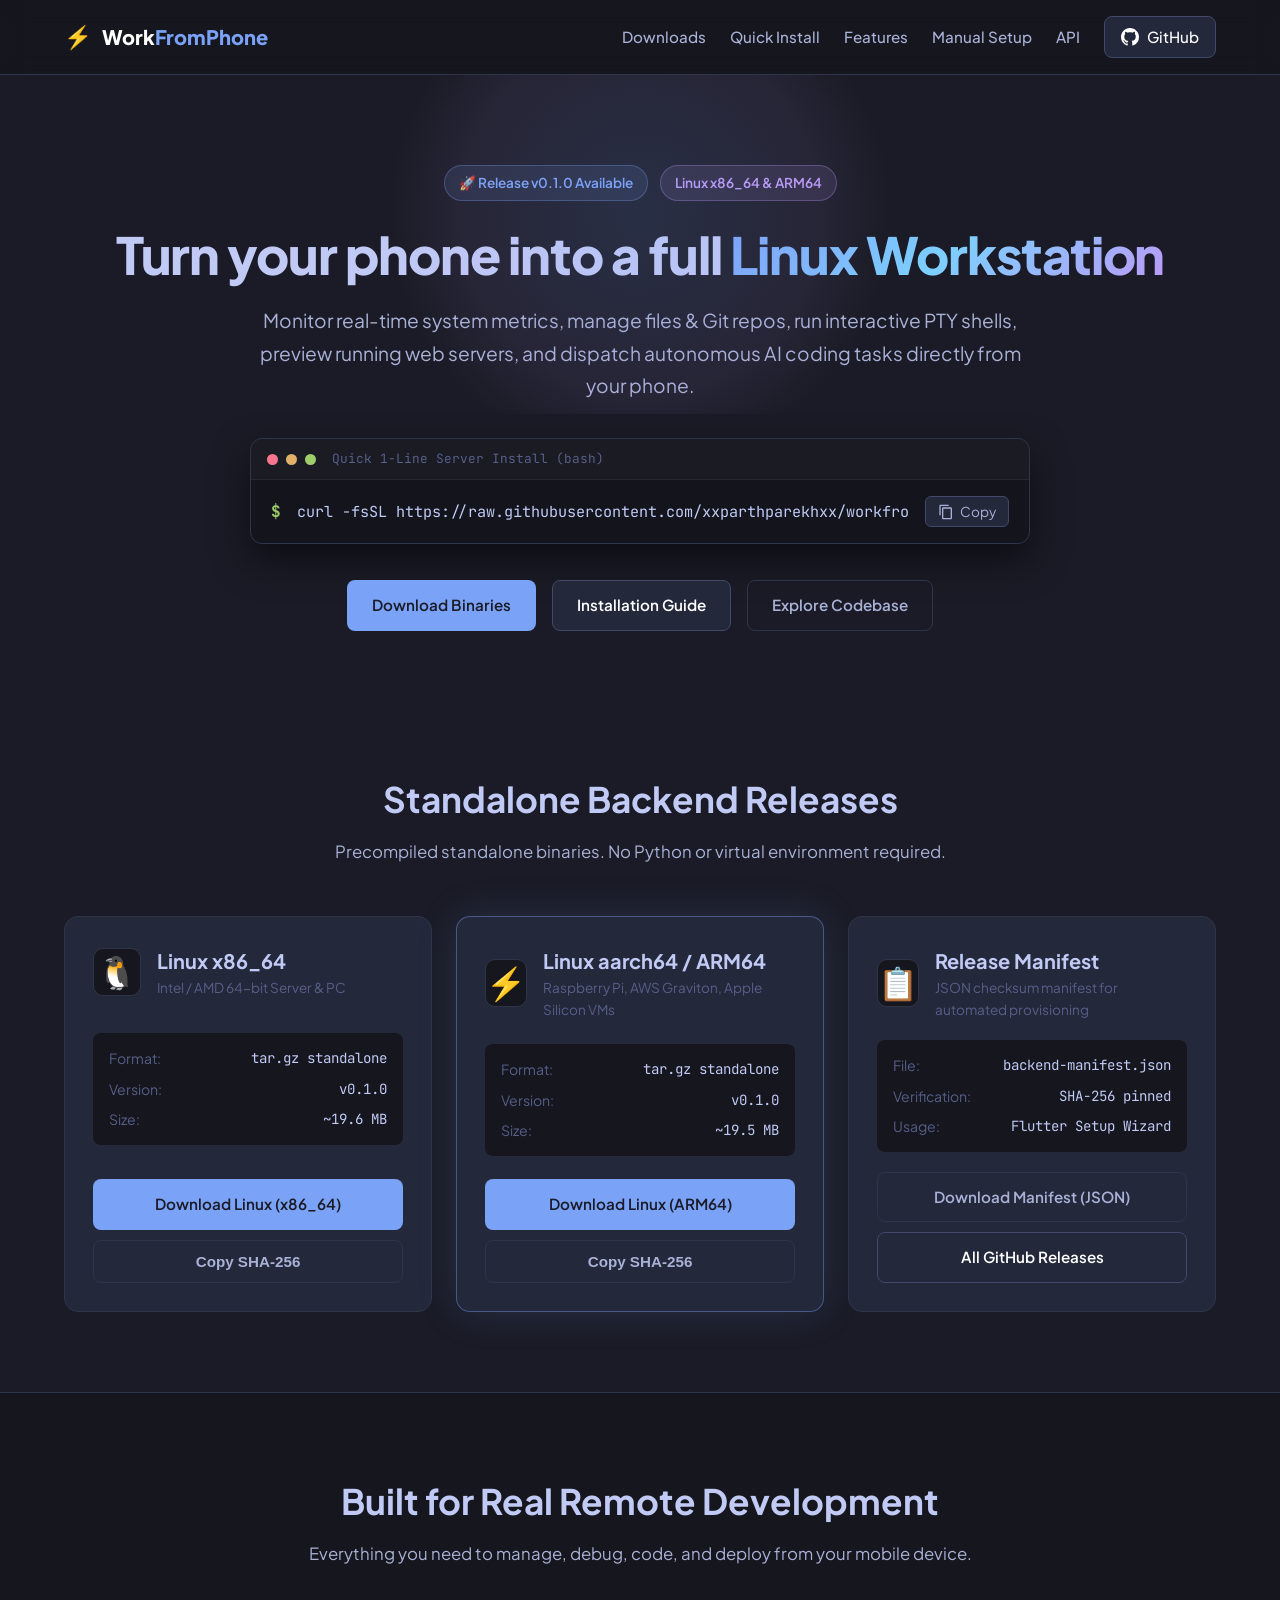
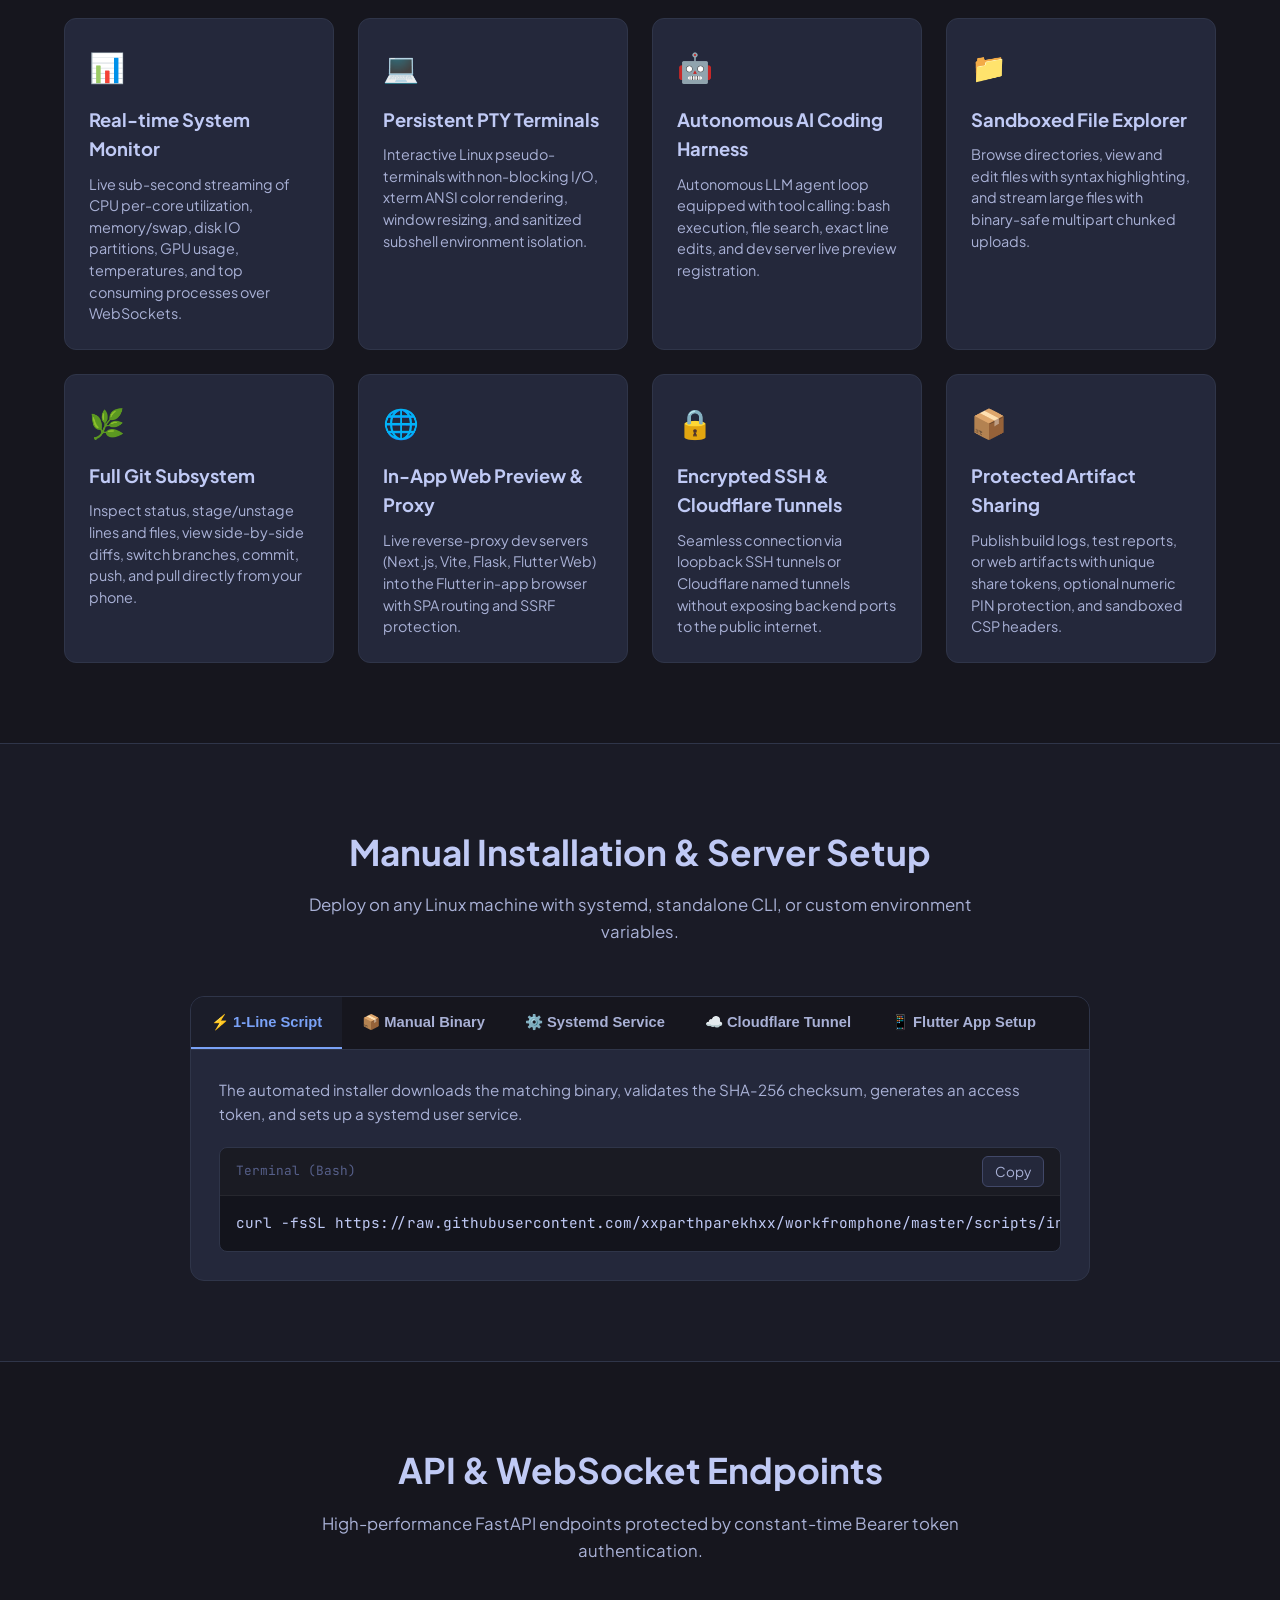
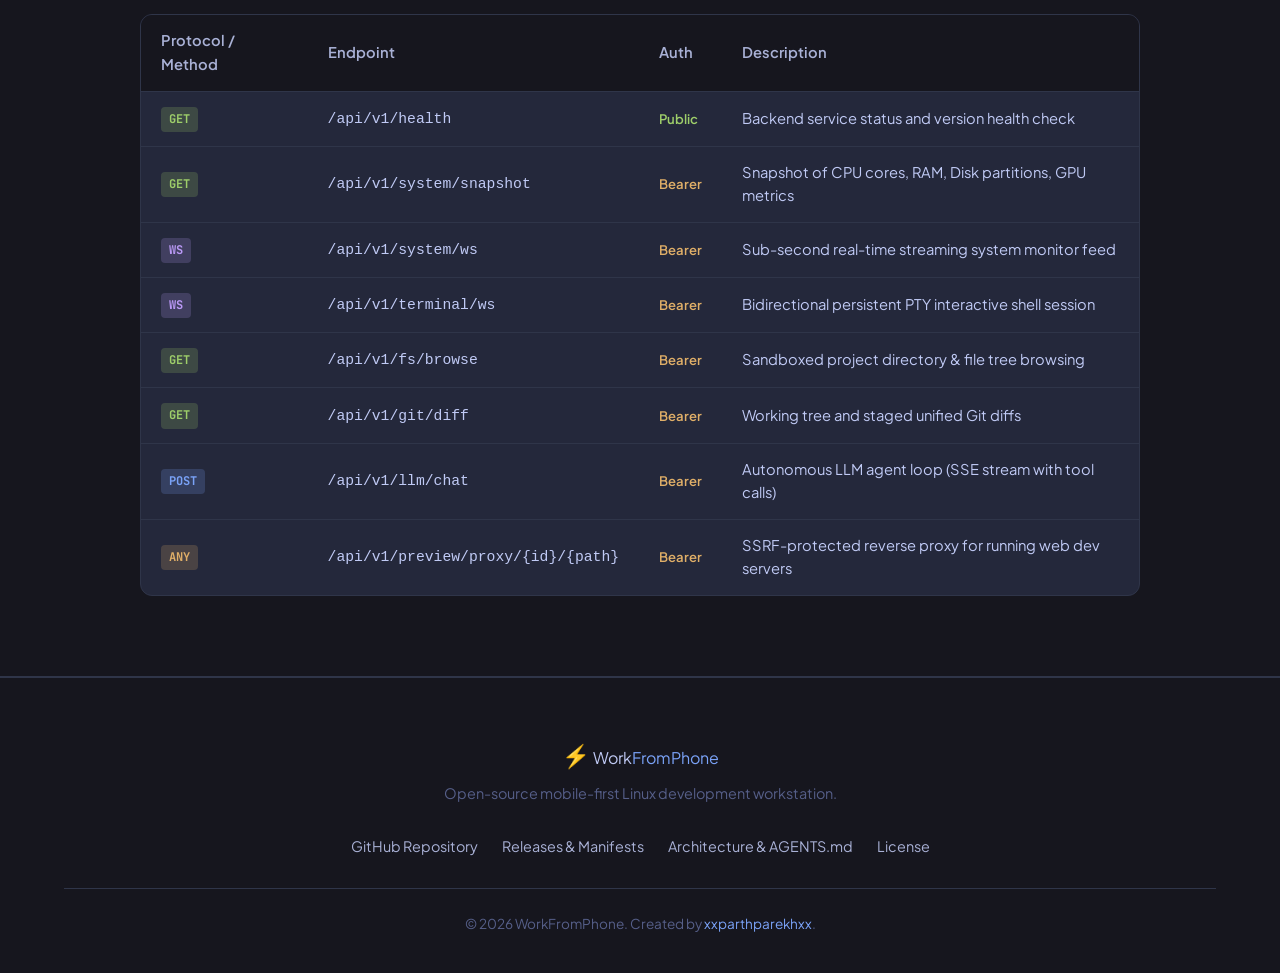
==== website/index.html @ 46c0bc90 "feat: add landing page, quick install script, and GitHub Pages deployment" ====
<!DOCTYPE html>
<html lang="en">
<head>
  <meta charset="UTF-8">
  <meta name="viewport" content="width=device-width, initial-scale=1.0">
  <title>WorkFromPhone — Turn your phone into a Linux developer workstation</title>
  <meta name="description" content="WorkFromPhone: Flutter mobile client & FastAPI Linux backend service. Real-time system monitoring, persistent PTY terminals, sandboxed files, Git manager, and autonomous AI coding harness.">
  <link rel="preconnect" href="https://fonts.googleapis.com">
  <link rel="preconnect" href="https://fonts.gstatic.com" crossorigin>
  <link href="https://fonts.googleapis.com/css2?family=JetBrains+Mono:wght@400;500;600;700&family=Plus+Jakarta+Sans:wght@400;500;600;700;800&display=swap" rel="stylesheet">
  <link rel="stylesheet" href="styles.css">
</head>
<body>
  <!-- Navigation Header -->
  <header class="navbar">
    <div class="nav-container">
      <a href="#" class="logo">
        <span class="logo-icon">⚡</span>
        <span class="logo-text">Work<span class="highlight">FromPhone</span></span>
      </a>
      <nav class="nav-links">
        <a href="#downloads">Downloads</a>
        <a href="#quick-install">Quick Install</a>
        <a href="#features">Features</a>
        <a href="#manual-setup">Manual Setup</a>
        <a href="#api">API</a>
        <a href="https://github.com/xxparthparekhxx/workfromphone" target="_blank" rel="noopener" class="github-btn">
          <svg class="github-icon" viewBox="0 0 24 24" width="18" height="18" fill="currentColor">
            <path d="M12 0C5.37 0 0 5.37 0 12c0 5.31 3.435 9.795 8.205 11.385.6.105.825-.255.825-.57 0-.285-.015-1.23-.015-2.235-3.015.555-3.795-.735-4.035-1.41-.135-.345-.72-1.41-1.23-1.695-.42-.225-1.02-.78-.015-.795.945-.015 1.62.87 1.845 1.23 1.08 1.815 2.805 1.305 3.495.99.105-.78.42-1.305.765-1.605-2.67-.3-5.46-1.335-5.46-5.925 0-1.305.465-2.385 1.23-3.225-.12-.3-.54-1.53.12-3.18 0 0 1.005-.315 3.3 1.23.96-.27 1.98-.405 3-.405s2.04.135 3 .405c2.295-1.56 3.3-1.23 3.3-1.23.66 1.65.24 2.88.12 3.18.765.84 1.23 1.905 1.23 3.225 0 4.605-2.805 5.625-5.475 5.925.435.375.81 1.095.81 2.22 0 1.605-.015 2.895-.015 3.3 0 .315.225.69.825.57A12.02 12.02 0 0024 12c0-6.63-5.37-12-12-12z"/>
          </svg>
          <span>GitHub</span>
        </a>
      </nav>
    </div>
  </header>

  <!-- Hero Section -->
  <section class="hero">
    <div class="hero-glow"></div>
    <div class="container hero-content">
      <div class="badge-row">
        <span class="pill-badge" id="release-badge">🚀 Release v0.1.0 Available</span>
        <span class="pill-badge pill-purple">Linux x86_64 & ARM64</span>
      </div>
      <h1 class="hero-title">
        Turn your phone into a full <span class="gradient-text">Linux Workstation</span>
      </h1>
      <p class="hero-subtitle">
        Monitor real-time system metrics, manage files & Git repos, run interactive PTY shells, preview running web servers, and dispatch autonomous AI coding tasks directly from your phone.
      </p>

      <!-- Quick 1-Liner Box -->
      <div class="terminal-install-box">
        <div class="terminal-header">
          <span class="dot red"></span>
          <span class="dot yellow"></span>
          <span class="dot green"></span>
          <span class="terminal-title">Quick 1-Line Server Install (bash)</span>
        </div>
        <div class="terminal-body">
          <span class="prompt">$</span>
          <code id="one-liner-code">curl -fsSL https://raw.githubusercontent.com/xxparthparekhxx/workfromphone/master/scripts/install.sh | bash</code>
          <button class="copy-btn" onclick="copySnippet('one-liner-code', this)" title="Copy to clipboard">
            <svg viewBox="0 0 24 24" width="16" height="16" fill="currentColor">
              <path d="M16 1H4C2.9 1 2 1.9 2 3v14h2V3h12V1zm3 4H8C6.9 5 6 5.9 6 7v14c0 1.1.9 2 2 2h11c1.1 0 2-.9 2-2V7c0-1.1-.9-2-2-2zm0 16H8V7h11v14z"/>
            </svg>
            <span>Copy</span>
          </button>
        </div>
      </div>

      <div class="hero-actions">
        <a href="#downloads" class="btn btn-primary">Download Binaries</a>
        <a href="#manual-setup" class="btn btn-secondary">Installation Guide</a>
        <a href="https://github.com/xxparthparekhxx/workfromphone" target="_blank" rel="noopener" class="btn btn-outline">Explore Codebase</a>
      </div>
    </div>
  </section>

  <!-- Direct Downloads Section -->
  <section id="downloads" class="section">
    <div class="container">
      <div class="section-header">
        <h2 class="section-title">Standalone Backend Releases</h2>
        <p class="section-subtitle">Precompiled standalone binaries. No Python or virtual environment required.</p>
      </div>

      <div class="download-grid">
        <!-- Linux x86_64 -->
        <div class="download-card">
          <div class="card-header">
            <div class="os-icon">🐧</div>
            <div>
              <h3 class="card-title">Linux x86_64</h3>
              <p class="card-desc">Intel / AMD 64-bit Server & PC</p>
            </div>
          </div>
          <div class="card-details">
            <div class="detail-row">
              <span class="label">Format:</span>
              <span class="value">tar.gz standalone</span>
            </div>
            <div class="detail-row">
              <span class="label">Version:</span>
              <span class="value release-version">v0.1.0</span>
            </div>
            <div class="detail-row">
              <span class="label">Size:</span>
              <span class="value" id="size-x86_64">~19.6 MB</span>
            </div>
          </div>
          <div class="card-actions">
            <a id="btn-download-x86_64" href="https://github.com/xxparthparekhxx/workfromphone/releases/download/backend-v0.1.0/workfromphone-backend-linux-x86_64.tar.gz" class="btn btn-primary download-btn">
              Download Linux (x86_64)
            </a>
            <button class="btn btn-outline copy-sha-btn" onclick="copyText('3f1261c0b6b42f3ba03a954c744ad7dedf399833814f55bc6010d533e90d3dae', this)">
              Copy SHA-256
            </button>
          </div>
        </div>

        <!-- Linux aarch64 -->
        <div class="download-card highlight-card">
          <div class="card-header">
            <div class="os-icon">⚡</div>
            <div>
              <h3 class="card-title">Linux aarch64 / ARM64</h3>
              <p class="card-desc">Raspberry Pi, AWS Graviton, Apple Silicon VMs</p>
            </div>
          </div>
          <div class="card-details">
            <div class="detail-row">
              <span class="label">Format:</span>
              <span class="value">tar.gz standalone</span>
            </div>
            <div class="detail-row">
              <span class="label">Version:</span>
              <span class="value release-version">v0.1.0</span>
            </div>
            <div class="detail-row">
              <span class="label">Size:</span>
              <span class="value" id="size-aarch64">~19.5 MB</span>
            </div>
          </div>
          <div class="card-actions">
            <a id="btn-download-aarch64" href="https://github.com/xxparthparekhxx/workfromphone/releases/download/backend-v0.1.0/workfromphone-backend-linux-aarch64.tar.gz" class="btn btn-primary download-btn">
              Download Linux (ARM64)
            </a>
            <button class="btn btn-outline copy-sha-btn" onclick="copyText('88cd6fe4e02210a7893b37e1ac9e87c2cbac1346a394f8b691b7c66c13ead481', this)">
              Copy SHA-256
            </button>
          </div>
        </div>

        <!-- Manifest & Metadata -->
        <div class="download-card">
          <div class="card-header">
            <div class="os-icon">📋</div>
            <div>
              <h3 class="card-title">Release Manifest</h3>
              <p class="card-desc">JSON checksum manifest for automated provisioning</p>
            </div>
          </div>
          <div class="card-details">
            <div class="detail-row">
              <span class="label">File:</span>
              <span class="value">backend-manifest.json</span>
            </div>
            <div class="detail-row">
              <span class="label">Verification:</span>
              <span class="value">SHA-256 pinned</span>
            </div>
            <div class="detail-row">
              <span class="label">Usage:</span>
              <span class="value">Flutter Setup Wizard</span>
            </div>
          </div>
          <div class="card-actions">
            <a id="btn-download-manifest" href="https://github.com/xxparthparekhxx/workfromphone/releases/download/backend-v0.1.0/backend-manifest.json" class="btn btn-outline download-btn">
              Download Manifest (JSON)
            </a>
            <a href="https://github.com/xxparthparekhxx/workfromphone/releases" target="_blank" rel="noopener" class="btn btn-secondary">
              All GitHub Releases
            </a>
          </div>
        </div>
      </div>
    </div>
  </section>

  <!-- Features Grid -->
  <section id="features" class="section section-alt">
    <div class="container">
      <div class="section-header">
        <h2 class="section-title">Built for Real Remote Development</h2>
        <p class="section-subtitle">Everything you need to manage, debug, code, and deploy from your mobile device.</p>
      </div>

      <div class="features-grid">
        <div class="feature-card">
          <div class="feature-icon">📊</div>
          <h3>Real-time System Monitor</h3>
          <p>Live sub-second streaming of CPU per-core utilization, memory/swap, disk IO partitions, GPU usage, temperatures, and top consuming processes over WebSockets.</p>
        </div>

        <div class="feature-card">
          <div class="feature-icon">💻</div>
          <h3>Persistent PTY Terminals</h3>
          <p>Interactive Linux pseudo-terminals with non-blocking I/O, xterm ANSI color rendering, window resizing, and sanitized subshell environment isolation.</p>
        </div>

        <div class="feature-card">
          <div class="feature-icon">🤖</div>
          <h3>Autonomous AI Coding Harness</h3>
          <p>Autonomous LLM agent loop equipped with tool calling: bash execution, file search, exact line edits, and dev server live preview registration.</p>
        </div>

        <div class="feature-card">
          <div class="feature-icon">📁</div>
          <h3>Sandboxed File Explorer</h3>
          <p>Browse directories, view and edit files with syntax highlighting, and stream large files with binary-safe multipart chunked uploads.</p>
        </div>

        <div class="feature-card">
          <div class="feature-icon">🌿</div>
          <h3>Full Git Subsystem</h3>
          <p>Inspect status, stage/unstage lines and files, view side-by-side diffs, switch branches, commit, push, and pull directly from your phone.</p>
        </div>

        <div class="feature-card">
          <div class="feature-icon">🌐</div>
          <h3>In-App Web Preview & Proxy</h3>
          <p>Live reverse-proxy dev servers (Next.js, Vite, Flask, Flutter Web) into the Flutter in-app browser with SPA routing and SSRF protection.</p>
        </div>

        <div class="feature-card">
          <div class="feature-icon">🔒</div>
          <h3>Encrypted SSH & Cloudflare Tunnels</h3>
          <p>Seamless connection via loopback SSH tunnels or Cloudflare named tunnels without exposing backend ports to the public internet.</p>
        </div>

        <div class="feature-card">
          <div class="feature-icon">📦</div>
          <h3>Protected Artifact Sharing</h3>
          <p>Publish build logs, test reports, or web artifacts with unique share tokens, optional numeric PIN protection, and sandboxed CSP headers.</p>
        </div>
      </div>
    </div>
  </section>

  <!-- Manual Setup & Tabs Section -->
  <section id="manual-setup" class="section">
    <div class="container">
      <div class="section-header">
        <h2 class="section-title">Manual Installation & Server Setup</h2>
        <p class="section-subtitle">Deploy on any Linux machine with systemd, standalone CLI, or custom environment variables.</p>
      </div>

      <div class="tabs-container">
        <div class="tabs-header">
          <button class="tab-btn active" onclick="switchTab(event, 'tab-quick')">⚡ 1-Line Script</button>
          <button class="tab-btn" onclick="switchTab(event, 'tab-manual')">📦 Manual Binary</button>
          <button class="tab-btn" onclick="switchTab(event, 'tab-systemd')">⚙️ Systemd Service</button>
          <button class="tab-btn" onclick="switchTab(event, 'tab-cloudflare')">☁️ Cloudflare Tunnel</button>
          <button class="tab-btn" onclick="switchTab(event, 'tab-flutter')">📱 Flutter App Setup</button>
        </div>

        <div class="tab-content active" id="tab-quick">
          <p class="tab-description">The automated installer downloads the matching binary, validates the SHA-256 checksum, generates an access token, and sets up a systemd user service.</p>
          <div class="code-block">
            <div class="code-header">
              <span>Terminal (Bash)</span>
              <button class="copy-btn" onclick="copySnippet('snippet-quick', this)">Copy</button>
            </div>
            <pre><code id="snippet-quick">curl -fsSL https://raw.githubusercontent.com/xxparthparekhxx/workfromphone/master/scripts/install.sh | bash</code></pre>
          </div>
        </div>

        <div class="tab-content" id="tab-manual">
          <p class="tab-description">Download and extract the standalone binary manually to run it directly from your terminal.</p>
          <div class="code-block">
            <div class="code-header">
              <span>Terminal (x86_64)</span>
              <button class="copy-btn" onclick="copySnippet('snippet-manual', this)">Copy</button>
            </div>
            <pre><code id="snippet-manual"># 1. Create install directory
mkdir -p ~/.local/share/workfromphone/current

# 2. Download and unpack latest x86_64 binary
curl -fsSL https://github.com/xxparthparekhxx/workfromphone/releases/download/backend-v0.1.0/workfromphone-backend-linux-x86_64.tar.gz | tar -xz -C ~/.local/share/workfromphone/current

# 3. Make executable
chmod 700 ~/.local/share/workfromphone/current/workfromphone-backend

# 4. Run with an Access Token
ACCESS_TOKEN="your-secure-random-token" PORT=8000 ~/.local/share/workfromphone/current/workfromphone-backend</code></pre>
          </div>
        </div>

        <div class="tab-content" id="tab-systemd">
          <p class="tab-description">Configure a user-level systemd service so the backend starts automatically on boot.</p>
          <div class="code-block">
            <div class="code-header">
              <span>Create Systemd Service (~/.config/systemd/user/workfromphone-backend.service)</span>
              <button class="copy-btn" onclick="copySnippet('snippet-systemd', this)">Copy</button>
            </div>
            <pre><code id="snippet-systemd"># 1. Create environment file
mkdir -p ~/.config/workfromphone
cat &lt;&lt;'EOF' &gt; ~/.config/workfromphone/backend.env
HOST=127.0.0.1
PORT=8000
ACCESS_TOKEN=your-strong-random-token
DEBUG=false
EOF
chmod 600 ~/.config/workfromphone/backend.env

# 2. Create systemd user service unit
mkdir -p ~/.config/systemd/user
cat &lt;&lt;'EOF' &gt; ~/.config/systemd/user/workfromphone-backend.service
[Unit]
Description=WorkFromPhone Backend Service
After=network-online.target

[Service]
Type=simple
EnvironmentFile=%h/.config/workfromphone/backend.env
ExecStart=%h/.local/share/workfromphone/current/workfromphone-backend
Restart=on-failure
RestartSec=2

[Install]
WantedBy=default.target
EOF

# 3. Reload and start
systemctl --user daemon-reload
systemctl --user enable --now workfromphone-backend.service

# 4. Check status
systemctl --user status workfromphone-backend.service</code></pre>
          </div>
        </div>

        <div class="tab-content" id="tab-cloudflare">
          <p class="tab-description">Route traffic through a Cloudflare Tunnel for secure remote access without opening router firewall ports.</p>
          <div class="code-block">
            <div class="code-header">
              <span>Cloudflare Tunnel Setup</span>
              <button class="copy-btn" onclick="copySnippet('snippet-cf', this)">Copy</button>
            </div>
            <pre><code id="snippet-cf"># 1. Download cloudflared binary
mkdir -p ~/.local/bin ~/.config/workfromphone
curl -fsSL https://github.com/cloudflare/cloudflared/releases/latest/download/cloudflared-linux-amd64 -o ~/.local/bin/cloudflared
chmod 700 ~/.local/bin/cloudflared

# 2. Save your tunnel token
cat &lt;&lt;'EOF' &gt; ~/.config/workfromphone/cloudflared.env
CLOUDFLARE_TUNNEL_TOKEN=eyJh...your-tunnel-token...
EOF
chmod 600 ~/.config/workfromphone/cloudflared.env

# 3. Create systemd unit
cat &lt;&lt;'EOF' &gt; ~/.config/systemd/user/workfromphone-tunnel.service
[Unit]
Description=WorkFromPhone Cloudflare Tunnel
After=network-online.target workfromphone-backend.service

[Service]
Type=simple
EnvironmentFile=%h/.config/workfromphone/cloudflared.env
ExecStart=%h/.local/bin/cloudflared tunnel --no-autoupdate run --token ${CLOUDFLARE_TUNNEL_TOKEN}
Restart=on-failure
RestartSec=3

[Install]
WantedBy=default.target
EOF

# 4. Enable and start tunnel
systemctl --user daemon-reload
systemctl --user enable --now workfromphone-tunnel.service</code></pre>
          </div>
        </div>

        <div class="tab-content" id="tab-flutter">
          <p class="tab-description">Build and run the Flutter mobile app pointing to your release repository.</p>
          <div class="code-block">
            <div class="code-header">
              <span>Flutter Build Command</span>
              <button class="copy-btn" onclick="copySnippet('snippet-flutter', this)">Copy</button>
            </div>
            <pre><code id="snippet-flutter"># Build Android APK configured with your release repo
flutter build apk --dart-define=WFP_BACKEND_RELEASE_REPO=xxparthparekhxx/workfromphone

# Or run directly on connected device
flutter run -d &lt;device-id&gt; --dart-define=WFP_BACKEND_RELEASE_REPO=xxparthparekhxx/workfromphone</code></pre>
          </div>
        </div>
      </div>
    </div>
  </section>

  <!-- API Reference Matrix -->
  <section id="api" class="section section-alt">
    <div class="container">
      <div class="section-header">
        <h2 class="section-title">API & WebSocket Endpoints</h2>
        <p class="section-subtitle">High-performance FastAPI endpoints protected by constant-time Bearer token authentication.</p>
      </div>

      <div class="api-table-wrapper">
        <table class="api-table">
          <thead>
            <tr>
              <th>Protocol / Method</th>
              <th>Endpoint</th>
              <th>Auth</th>
              <th>Description</th>
            </tr>
          </thead>
          <tbody>
            <tr>
              <td><span class="badge badge-get">GET</span></td>
              <td><code>/api/v1/health</code></td>
              <td><span class="tag-public">Public</span></td>
              <td>Backend service status and version health check</td>
            </tr>
            <tr>
              <td><span class="badge badge-get">GET</span></td>
              <td><code>/api/v1/system/snapshot</code></td>
              <td><span class="tag-auth">Bearer</span></td>
              <td>Snapshot of CPU cores, RAM, Disk partitions, GPU metrics</td>
            </tr>
            <tr>
              <td><span class="badge badge-ws">WS</span></td>
              <td><code>/api/v1/system/ws</code></td>
              <td><span class="tag-auth">Bearer</span></td>
              <td>Sub-second real-time streaming system monitor feed</td>
            </tr>
            <tr>
              <td><span class="badge badge-ws">WS</span></td>
              <td><code>/api/v1/terminal/ws</code></td>
              <td><span class="tag-auth">Bearer</span></td>
              <td>Bidirectional persistent PTY interactive shell session</td>
            </tr>
            <tr>
              <td><span class="badge badge-get">GET</span></td>
              <td><code>/api/v1/fs/browse</code></td>
              <td><span class="tag-auth">Bearer</span></td>
              <td>Sandboxed project directory & file tree browsing</td>
            </tr>
            <tr>
              <td><span class="badge badge-get">GET</span></td>
              <td><code>/api/v1/git/diff</code></td>
              <td><span class="tag-auth">Bearer</span></td>
              <td>Working tree and staged unified Git diffs</td>
            </tr>
            <tr>
              <td><span class="badge badge-post">POST</span></td>
              <td><code>/api/v1/llm/chat</code></td>
              <td><span class="tag-auth">Bearer</span></td>
              <td>Autonomous LLM agent loop (SSE stream with tool calls)</td>
            </tr>
            <tr>
              <td><span class="badge badge-any">ANY</span></td>
              <td><code>/api/v1/preview/proxy/{id}/{path}</code></td>
              <td><span class="tag-auth">Bearer</span></td>
              <td>SSRF-protected reverse proxy for running web dev servers</td>
            </tr>
          </tbody>
        </table>
      </div>
    </div>
  </section>

  <!-- Footer -->
  <footer class="footer">
    <div class="container footer-content">
      <div class="footer-brand">
        <span class="logo-icon">⚡</span>
        <span class="logo-text">Work<span class="highlight">FromPhone</span></span>
        <p class="footer-tagline">Open-source mobile-first Linux development workstation.</p>
      </div>
      <div class="footer-links">
        <a href="https://github.com/xxparthparekhxx/workfromphone" target="_blank" rel="noopener">GitHub Repository</a>
        <a href="https://github.com/xxparthparekhxx/workfromphone/releases" target="_blank" rel="noopener">Releases & Manifests</a>
        <a href="https://github.com/xxparthparekhxx/workfromphone/blob/master/AGENTS.md" target="_blank" rel="noopener">Architecture & AGENTS.md</a>
        <a href="https://github.com/xxparthparekhxx/workfromphone/blob/master/LICENSE" target="_blank" rel="noopener">License</a>
      </div>
      <div class="footer-copyright">
        <p>© 2026 WorkFromPhone. Created by <a href="https://github.com/xxparthparekhxx" target="_blank" rel="noopener">xxparthparekhxx</a>.</p>
      </div>
    </div>
  </footer>

  <script src="script.js"></script>
</body>
</html>
---- website/styles.css ----
/* ==========================================================================
   WorkFromPhone — Tokyo Night Stylesheet
   ========================================================================== */

:root {
  --bg-dark: #16161e;
  --bg-main: #1a1b26;
  --bg-card: #24283b;
  --bg-card-hover: #2f354d;
  --bg-code: #13141c;
  --border-color: #2f3549;
  --border-light: #414868;

  --text-primary: #c0caf5;
  --text-secondary: #a9b1d6;
  --text-muted: #565f89;

  --accent-blue: #7aa2f7;
  --accent-cyan: #7dcfff;
  --accent-purple: #bb9af7;
  --accent-green: #9ece6a;
  --accent-yellow: #e0af68;
  --accent-red: #f7768e;
  --accent-orange: #ff9e64;

  --font-sans: 'Plus Jakarta Sans', -apple-system, BlinkMacSystemFont, 'Segoe UI', Roboto, sans-serif;
  --font-mono: 'JetBrains Mono', 'Fira Code', Menlo, monospace;

  --shadow-sm: 0 2px 8px rgba(0, 0, 0, 0.3);
  --shadow-md: 0 8px 24px rgba(0, 0, 0, 0.4);
  --shadow-lg: 0 16px 36px rgba(0, 0, 0, 0.5);
  --glow-blue: 0 0 40px rgba(122, 162, 247, 0.15);
}

* {
  margin: 0;
  padding: 0;
  box-sizing: border-box;
}

html {
  scroll-behavior: smooth;
}

body {
  font-family: var(--font-sans);
  background-color: var(--bg-main);
  color: var(--text-primary);
  line-height: 1.6;
  -webkit-font-smoothing: antialiased;
}

/* Typography & Links */
a {
  color: var(--accent-blue);
  text-decoration: none;
  transition: all 0.2s ease;
}

a:hover {
  color: var(--accent-cyan);
}

.container {
  width: 100%;
  max-width: 1200px;
  margin: 0 auto;
  padding: 0 24px;
}

.highlight {
  color: var(--accent-blue);
}

.gradient-text {
  background: linear-gradient(135deg, var(--accent-blue) 0%, var(--accent-cyan) 50%, var(--accent-purple) 100%);
  -webkit-background-clip: text;
  -webkit-text-fill-color: transparent;
}

/* Header & Navbar */
.navbar {
  position: sticky;
  top: 0;
  z-index: 100;
  backdrop-filter: blur(12px);
  -webkit-backdrop-filter: blur(12px);
  background: rgba(22, 22, 30, 0.85);
  border-bottom: 1px solid var(--border-color);
  padding: 16px 0;
}

.nav-container {
  display: flex;
  justify-content: space-between;
  align-items: center;
  max-width: 1200px;
  margin: 0 auto;
  padding: 0 24px;
}

.logo {
  display: flex;
  align-items: center;
  gap: 10px;
  font-weight: 800;
  font-size: 1.25rem;
  color: #fff;
}

.logo-icon {
  font-size: 1.4rem;
}

.nav-links {
  display: flex;
  align-items: center;
  gap: 24px;
}

.nav-links a {
  color: var(--text-secondary);
  font-weight: 500;
  font-size: 0.95rem;
}

.nav-links a:hover {
  color: #fff;
}

.github-btn {
  display: flex;
  align-items: center;
  gap: 8px;
  background: var(--bg-card);
  padding: 8px 16px;
  border-radius: 8px;
  border: 1px solid var(--border-light);
  color: #fff !important;
}

.github-btn:hover {
  background: var(--bg-card-hover);
  border-color: var(--accent-blue);
}

/* Hero Section */
.hero {
  position: relative;
  padding: 90px 0 60px;
  text-align: center;
  overflow: hidden;
}

.hero-glow {
  position: absolute;
  top: -10%;
  left: 50%;
  transform: translateX(-50%);
  width: 600px;
  height: 400px;
  background: radial-gradient(circle, rgba(122, 162, 247, 0.15) 0%, rgba(187, 154, 247, 0.08) 50%, transparent 70%);
  pointer-events: none;
}

.badge-row {
  display: flex;
  justify-content: center;
  gap: 12px;
  margin-bottom: 24px;
  flex-wrap: wrap;
}

.pill-badge {
  display: inline-flex;
  align-items: center;
  background: rgba(122, 162, 247, 0.12);
  color: var(--accent-blue);
  border: 1px solid rgba(122, 162, 247, 0.3);
  padding: 6px 14px;
  border-radius: 20px;
  font-size: 0.85rem;
  font-weight: 600;
}

.pill-purple {
  background: rgba(187, 154, 247, 0.12);
  color: var(--accent-purple);
  border-color: rgba(187, 154, 247, 0.3);
}

.hero-title {
  font-size: 3.2rem;
  font-weight: 800;
  line-height: 1.15;
  margin-bottom: 20px;
  letter-spacing: -0.02em;
}

.hero-subtitle {
  font-size: 1.2rem;
  color: var(--text-secondary);
  max-width: 780px;
  margin: 0 auto 36px;
  line-height: 1.7;
}

/* 1-Liner Terminal Install Box */
.terminal-install-box {
  max-width: 780px;
  margin: 0 auto 36px;
  background: var(--bg-code);
  border: 1px solid var(--border-color);
  border-radius: 12px;
  overflow: hidden;
  box-shadow: var(--shadow-lg);
  text-align: left;
}

.terminal-header {
  display: flex;
  align-items: center;
  gap: 8px;
  padding: 10px 16px;
  background: rgba(255, 255, 255, 0.03);
  border-bottom: 1px solid rgba(255, 255, 255, 0.05);
}

.dot {
  width: 11px;
  height: 11px;
  border-radius: 50%;
}
.dot.red { background: var(--accent-red); }
.dot.yellow { background: var(--accent-yellow); }
.dot.green { background: var(--accent-green); }

.terminal-title {
  font-size: 0.8rem;
  color: var(--text-muted);
  font-family: var(--font-mono);
  margin-left: 8px;
}

.terminal-body {
  display: flex;
  align-items: center;
  justify-content: space-between;
  padding: 16px 20px;
  gap: 16px;
}

.prompt {
  color: var(--accent-green);
  font-family: var(--font-mono);
  font-weight: 700;
}

.terminal-body code {
  font-family: var(--font-mono);
  color: var(--text-primary);
  font-size: 0.95rem;
  overflow-x: auto;
  white-space: nowrap;
  flex: 1;
}

.copy-btn {
  display: inline-flex;
  align-items: center;
  gap: 6px;
  background: var(--bg-card);
  border: 1px solid var(--border-light);
  color: var(--text-secondary);
  padding: 6px 12px;
  border-radius: 6px;
  font-family: var(--font-sans);
  font-size: 0.85rem;
  cursor: pointer;
  transition: all 0.2s ease;
  white-space: nowrap;
}

.copy-btn:hover {
  background: var(--bg-card-hover);
  color: #fff;
  border-color: var(--accent-blue);
}

.hero-actions {
  display: flex;
  justify-content: center;
  gap: 16px;
  flex-wrap: wrap;
}

/* Buttons */
.btn {
  display: inline-flex;
  align-items: center;
  justify-content: center;
  gap: 8px;
  padding: 12px 24px;
  border-radius: 8px;
  font-weight: 600;
  font-size: 0.95rem;
  cursor: pointer;
  transition: all 0.2s ease;
  border: 1px solid transparent;
}

.btn-primary {
  background: var(--accent-blue);
  color: #1a1b26;
}

.btn-primary:hover {
  background: #89b4fa;
  color: #16161e;
  transform: translateY(-1px);
  box-shadow: 0 4px 12px rgba(122, 162, 247, 0.4);
}

.btn-secondary {
  background: var(--bg-card);
  color: #fff;
  border-color: var(--border-light);
}

.btn-secondary:hover {
  background: var(--bg-card-hover);
  border-color: var(--accent-blue);
}

.btn-outline {
  background: transparent;
  color: var(--text-secondary);
  border-color: var(--border-color);
}

.btn-outline:hover {
  color: #fff;
  border-color: var(--border-light);
}

/* Section Shared */
.section {
  padding: 80px 0;
}

.section-alt {
  background-color: var(--bg-dark);
  border-top: 1px solid var(--border-color);
  border-bottom: 1px solid var(--border-color);
}

.section-header {
  text-align: center;
  max-width: 680px;
  margin: 0 auto 50px;
}

.section-title {
  font-size: 2.2rem;
  font-weight: 700;
  margin-bottom: 12px;
}

.section-subtitle {
  color: var(--text-secondary);
  font-size: 1.05rem;
}

/* Downloads Matrix */
.download-grid {
  display: grid;
  grid-template-columns: repeat(auto-fit, minmax(320px, 1fr));
  gap: 24px;
}

.download-card {
  background: var(--bg-card);
  border: 1px solid var(--border-color);
  border-radius: 14px;
  padding: 28px;
  display: flex;
  flex-direction: column;
  justify-content: space-between;
  transition: transform 0.2s ease, border-color 0.2s ease;
}

.download-card:hover {
  transform: translateY(-3px);
  border-color: var(--border-light);
}

.highlight-card {
  border-color: rgba(122, 162, 247, 0.4);
  box-shadow: var(--glow-blue);
}

.card-header {
  display: flex;
  align-items: center;
  gap: 16px;
  margin-bottom: 20px;
}

.os-icon {
  font-size: 2rem;
  width: 48px;
  height: 48px;
  display: flex;
  align-items: center;
  justify-content: center;
  background: var(--bg-dark);
  border-radius: 10px;
  border: 1px solid var(--border-color);
}

.card-title {
  font-size: 1.25rem;
  font-weight: 700;
}

.card-desc {
  font-size: 0.85rem;
  color: var(--text-muted);
}

.card-details {
  background: var(--bg-dark);
  padding: 14px 16px;
  border-radius: 8px;
  margin-bottom: 20px;
}

.detail-row {
  display: flex;
  justify-content: space-between;
  font-size: 0.88rem;
  margin-bottom: 8px;
}

.detail-row:last-child {
  margin-bottom: 0;
}

.detail-row .label {
  color: var(--text-muted);
}

.detail-row .value {
  color: var(--text-primary);
  font-family: var(--font-mono);
}

.card-actions {
  display: flex;
  flex-direction: column;
  gap: 10px;
}

.download-btn {
  width: 100%;
}

/* Features Grid */
.features-grid {
  display: grid;
  grid-template-columns: repeat(auto-fit, minmax(260px, 1fr));
  gap: 24px;
}

.feature-card {
  background: var(--bg-card);
  border: 1px solid var(--border-color);
  border-radius: 12px;
  padding: 24px;
  transition: transform 0.2s ease, border-color 0.2s ease;
}

.feature-card:hover {
  transform: translateY(-3px);
  border-color: var(--accent-blue);
}

.feature-icon {
  font-size: 1.8rem;
  margin-bottom: 16px;
}

.feature-card h3 {
  font-size: 1.15rem;
  font-weight: 700;
  margin-bottom: 10px;
}

.feature-card p {
  font-size: 0.9rem;
  color: var(--text-secondary);
  line-height: 1.5;
}

/* Tabs & Setup Guide */
.tabs-container {
  max-width: 900px;
  margin: 0 auto;
  background: var(--bg-card);
  border: 1px solid var(--border-color);
  border-radius: 14px;
  overflow: hidden;
}

.tabs-header {
  display: flex;
  background: var(--bg-dark);
  border-bottom: 1px solid var(--border-color);
  overflow-x: auto;
}

.tab-btn {
  background: transparent;
  border: none;
  color: var(--text-secondary);
  padding: 16px 20px;
  font-size: 0.92rem;
  font-weight: 600;
  cursor: pointer;
  transition: all 0.2s ease;
  white-space: nowrap;
  border-bottom: 2px solid transparent;
}

.tab-btn:hover {
  color: #fff;
}

.tab-btn.active {
  color: var(--accent-blue);
  border-bottom-color: var(--accent-blue);
  background: rgba(122, 162, 247, 0.05);
}

.tab-content {
  display: none;
  padding: 28px;
}

.tab-content.active {
  display: block;
}

.tab-description {
  color: var(--text-secondary);
  margin-bottom: 20px;
  font-size: 0.95rem;
}

.code-block {
  background: var(--bg-code);
  border: 1px solid var(--border-color);
  border-radius: 8px;
  overflow: hidden;
}

.code-header {
  display: flex;
  justify-content: space-between;
  align-items: center;
  padding: 8px 16px;
  background: rgba(255, 255, 255, 0.03);
  border-bottom: 1px solid rgba(255, 255, 255, 0.05);
  font-size: 0.8rem;
  color: var(--text-muted);
  font-family: var(--font-mono);
}

.code-block pre {
  padding: 16px;
  overflow-x: auto;
}

.code-block code {
  font-family: var(--font-mono);
  font-size: 0.9rem;
  color: var(--text-primary);
  line-height: 1.5;
}

/* API Reference Table */
.api-table-wrapper {
  max-width: 1000px;
  margin: 0 auto;
  background: var(--bg-card);
  border: 1px solid var(--border-color);
  border-radius: 12px;
  overflow-x: auto;
}

.api-table {
  width: 100%;
  border-collapse: collapse;
  text-align: left;
  font-size: 0.92rem;
}

.api-table th, .api-table td {
  padding: 14px 20px;
  border-bottom: 1px solid var(--border-color);
}

.api-table th {
  background: var(--bg-dark);
  font-weight: 600;
  color: var(--text-secondary);
}

.api-table tr:last-child td {
  border-bottom: none;
}

.badge {
  display: inline-block;
  padding: 3px 8px;
  border-radius: 4px;
  font-size: 0.75rem;
  font-weight: 700;
  font-family: var(--font-mono);
}

.badge-get { background: rgba(158, 206, 106, 0.2); color: var(--accent-green); }
.badge-post { background: rgba(122, 162, 247, 0.2); color: var(--accent-blue); }
.badge-ws { background: rgba(187, 154, 247, 0.2); color: var(--accent-purple); }
.badge-any { background: rgba(224, 175, 104, 0.2); color: var(--accent-yellow); }

.tag-public {
  color: var(--accent-green);
  font-size: 0.82rem;
  font-weight: 600;
}

.tag-auth {
  color: var(--accent-yellow);
  font-size: 0.82rem;
  font-weight: 600;
}

/* Footer */
.footer {
  background: var(--bg-dark);
  border-top: 1px solid var(--border-color);
  padding: 60px 0 40px;
}

.footer-content {
  display: flex;
  flex-direction: column;
  gap: 30px;
  align-items: center;
  text-align: center;
}

.footer-brand {
  max-width: 400px;
}

.footer-tagline {
  color: var(--text-muted);
  font-size: 0.9rem;
  margin-top: 8px;
}

.footer-links {
  display: flex;
  gap: 24px;
  flex-wrap: wrap;
  justify-content: center;
}

.footer-links a {
  color: var(--text-secondary);
  font-size: 0.9rem;
}

.footer-links a:hover {
  color: #fff;
}

.footer-copyright {
  color: var(--text-muted);
  font-size: 0.85rem;
  border-top: 1px solid var(--border-color);
  width: 100%;
  padding-top: 24px;
}

/* Responsive */
@media (max-width: 768px) {
  .hero-title {
    font-size: 2.2rem;
  }
  .hero-subtitle {
    font-size: 1.05rem;
  }
  .terminal-body {
    flex-direction: column;
    align-items: flex-start;
  }
  .terminal-body code {
    width: 100%;
  }
  .nav-links a:not(.github-btn) {
    display: none;
  }
}
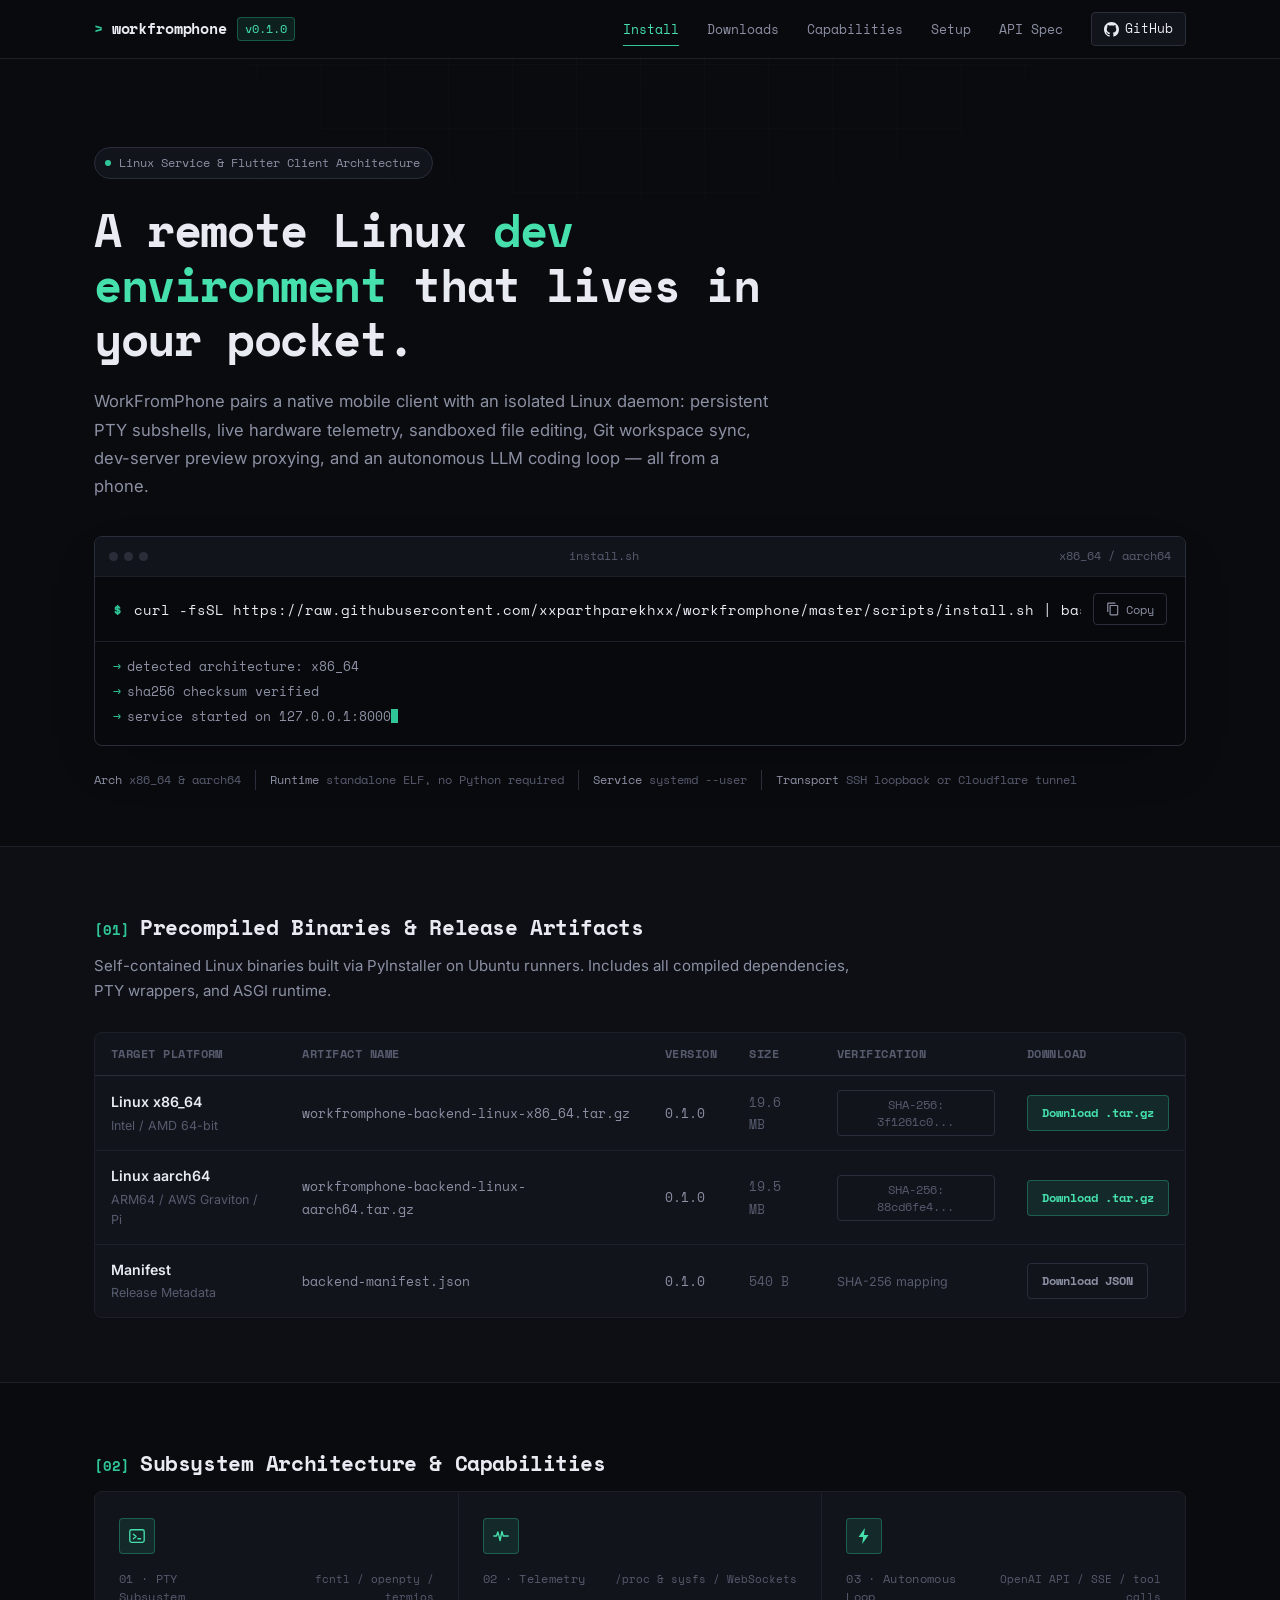
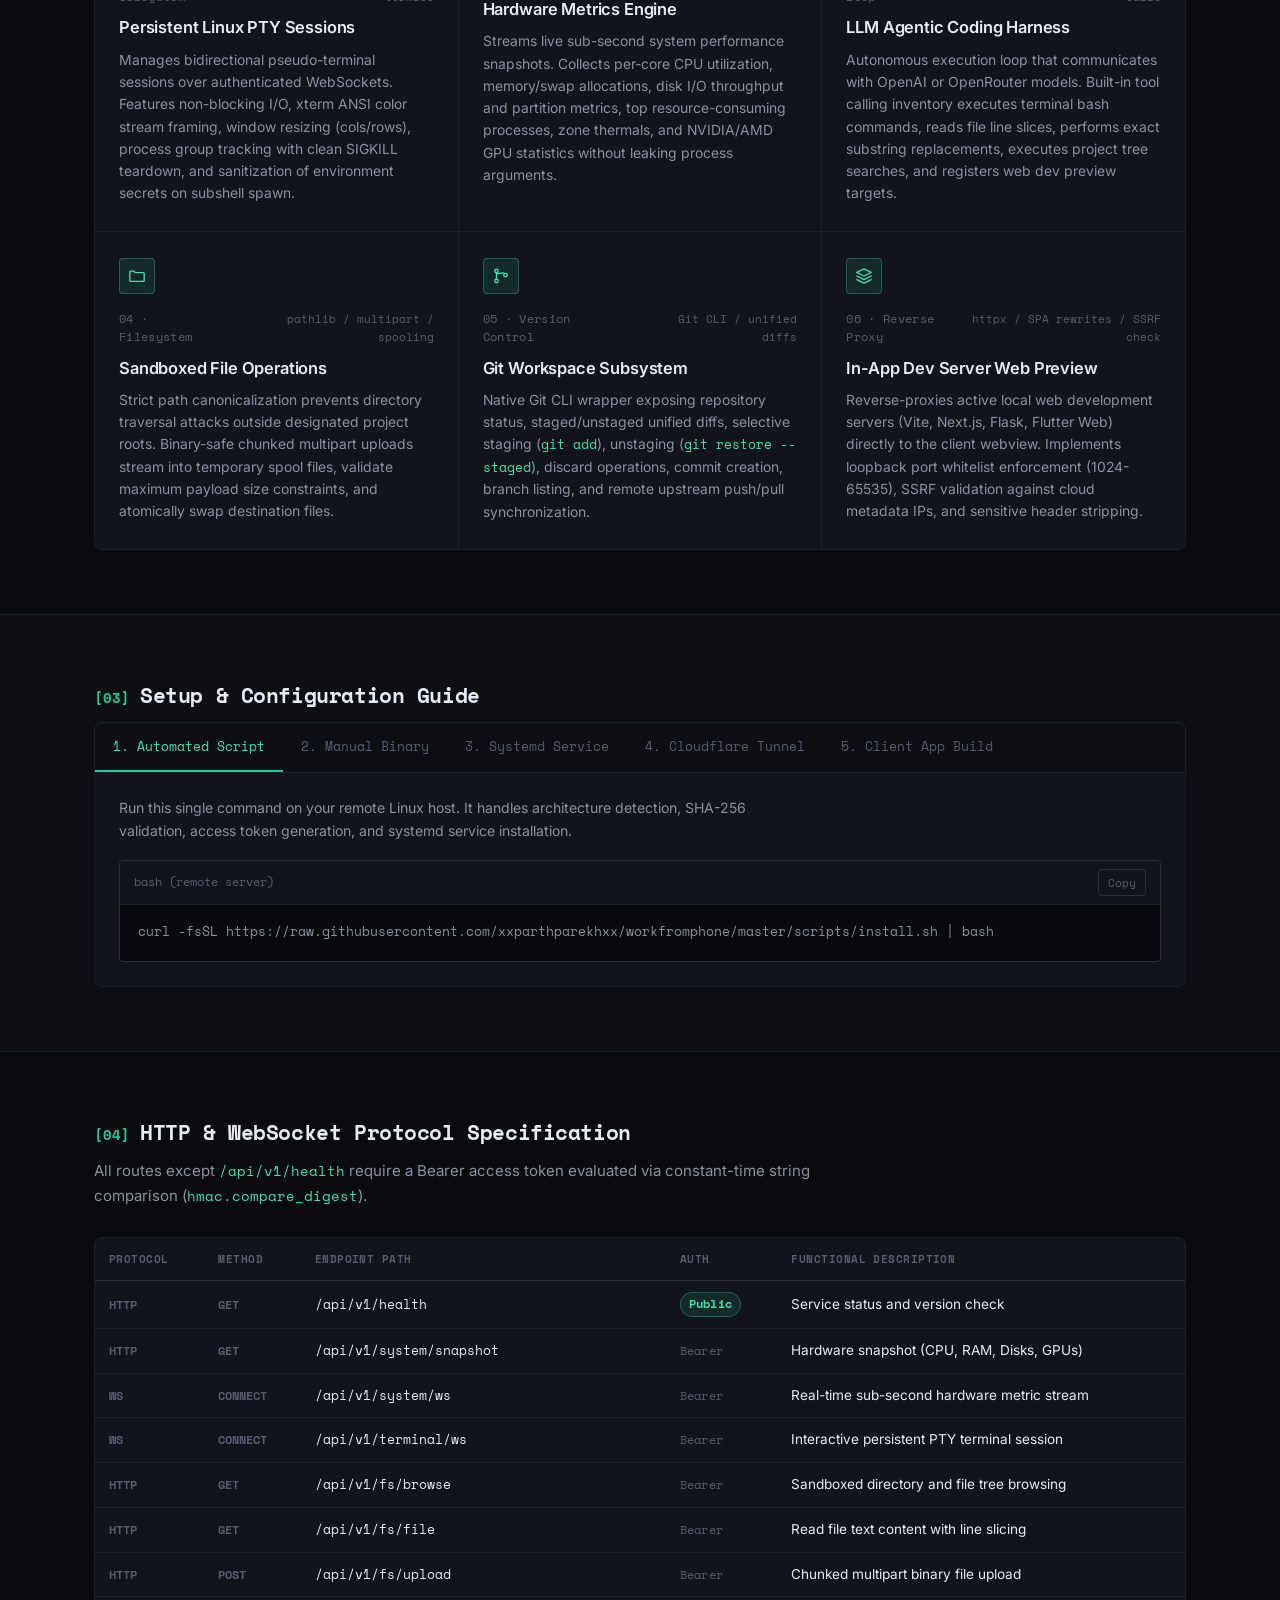
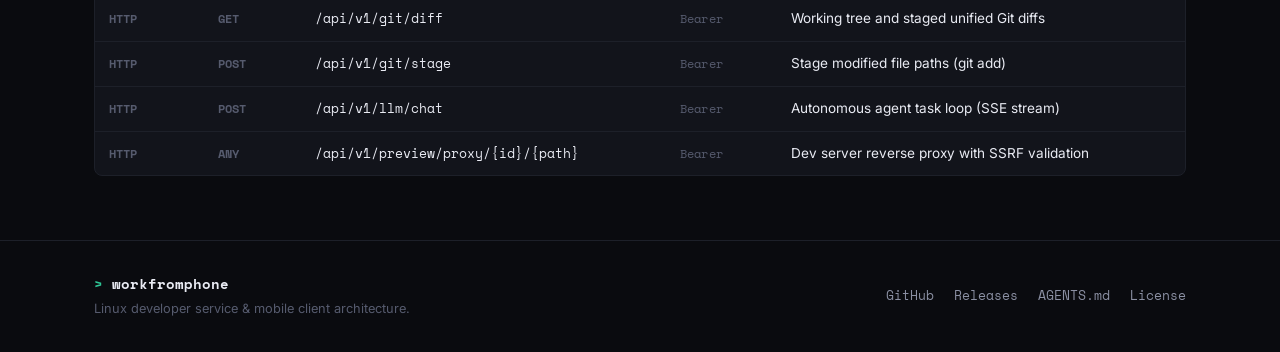
==== commit 2fdd1e9f: "docs: rewrite landing page, document setup, add GPLv3 license - Landing-page rewrite with install, d" ====
--- a/website/index.html
+++ b/website/index.html
@@ -3,29 +3,29 @@
 <head>
   <meta charset="UTF-8">
   <meta name="viewport" content="width=device-width, initial-scale=1.0">
-  <title>WorkFromPhone — Turn your phone into a Linux developer workstation</title>
-  <meta name="description" content="WorkFromPhone: Flutter mobile client & FastAPI Linux backend service. Real-time system monitoring, persistent PTY terminals, sandboxed files, Git manager, and autonomous AI coding harness.">
+  <title>WorkFromPhone — Linux Backend & Mobile Developer Environment</title>
+  <meta name="description" content="Cross-platform Flutter mobile client and FastAPI Linux backend service. Persistent PTY subshells, live telemetry, sandboxed file editing, Git workspace sync, and LLM coding harness.">
   <link rel="preconnect" href="https://fonts.googleapis.com">
   <link rel="preconnect" href="https://fonts.gstatic.com" crossorigin>
-  <link href="https://fonts.googleapis.com/css2?family=JetBrains+Mono:wght@400;500;600;700&family=Plus+Jakarta+Sans:wght@400;500;600;700;800&display=swap" rel="stylesheet">
+  <link href="https://fonts.googleapis.com/css2?family=Space+Mono:ital,wght@0,400;0,700;1,400&family=Inter:wght@400;500;600;700&display=swap" rel="stylesheet">
   <link rel="stylesheet" href="styles.css">
 </head>
 <body>
-  <!-- Navigation Header -->
-  <header class="navbar">
-    <div class="nav-container">
-      <a href="#" class="logo">
-        <span class="logo-icon">⚡</span>
-        <span class="logo-text">Work<span class="highlight">FromPhone</span></span>
-      </a>
+  <!-- Top Navigation -->
+  <header class="topbar">
+    <div class="container topbar-inner">
+      <div class="brand">
+        <span class="brand-name">workfromphone</span>
+        <span class="version-tag" id="top-version-badge">v0.1.0</span>
+      </div>
       <nav class="nav-links">
+        <a href="#install">Install</a>
         <a href="#downloads">Downloads</a>
-        <a href="#quick-install">Quick Install</a>
-        <a href="#features">Features</a>
-        <a href="#manual-setup">Manual Setup</a>
-        <a href="#api">API</a>
-        <a href="https://github.com/xxparthparekhxx/workfromphone" target="_blank" rel="noopener" class="github-btn">
-          <svg class="github-icon" viewBox="0 0 24 24" width="18" height="18" fill="currentColor">
+        <a href="#capabilities">Capabilities</a>
+        <a href="#setup">Setup</a>
+        <a href="#api">API Spec</a>
+        <a href="https://github.com/xxparthparekhxx/workfromphone" target="_blank" rel="noopener" class="gh-link">
+          <svg class="gh-icon" viewBox="0 0 24 24" width="15" height="15" fill="currentColor">
             <path d="M12 0C5.37 0 0 5.37 0 12c0 5.31 3.435 9.795 8.205 11.385.6.105.825-.255.825-.57 0-.285-.015-1.23-.015-2.235-3.015.555-3.795-.735-4.035-1.41-.135-.345-.72-1.41-1.23-1.695-.42-.225-1.02-.78-.015-.795.945-.015 1.62.87 1.845 1.23 1.08 1.815 2.805 1.305 3.495.99.105-.78.42-1.305.765-1.605-2.67-.3-5.46-1.335-5.46-5.925 0-1.305.465-2.385 1.23-3.225-.12-.3-.54-1.53.12-3.18 0 0 1.005-.315 3.3 1.23.96-.27 1.98-.405 3-.405s2.04.135 3 .405c2.295-1.56 3.3-1.23 3.3-1.23.66 1.65.24 2.88.12 3.18.765.84 1.23 1.905 1.23 3.225 0 4.605-2.805 5.625-5.475 5.925.435.375.81 1.095.81 2.22 0 1.605-.015 2.895-.015 3.3 0 .315.225.69.825.57A12.02 12.02 0 0024 12c0-6.63-5.37-12-12-12z"/>
           </svg>
           <span>GitHub</span>
@@ -34,291 +34,315 @@
     </div>
   </header>
 
-  <!-- Hero Section -->
-  <section class="hero">
-    <div class="hero-glow"></div>
-    <div class="container hero-content">
-      <div class="badge-row">
-        <span class="pill-badge" id="release-badge">🚀 Release v0.1.0 Available</span>
-        <span class="pill-badge pill-purple">Linux x86_64 & ARM64</span>
-      </div>
-      <h1 class="hero-title">
-        Turn your phone into a full <span class="gradient-text">Linux Workstation</span>
-      </h1>
-      <p class="hero-subtitle">
-        Monitor real-time system metrics, manage files & Git repos, run interactive PTY shells, preview running web servers, and dispatch autonomous AI coding tasks directly from your phone.
-      </p>
-
-      <!-- Quick 1-Liner Box -->
-      <div class="terminal-install-box">
-        <div class="terminal-header">
-          <span class="dot red"></span>
-          <span class="dot yellow"></span>
-          <span class="dot green"></span>
-          <span class="terminal-title">Quick 1-Line Server Install (bash)</span>
-        </div>
-        <div class="terminal-body">
-          <span class="prompt">$</span>
-          <code id="one-liner-code">curl -fsSL https://raw.githubusercontent.com/xxparthparekhxx/workfromphone/master/scripts/install.sh | bash</code>
-          <button class="copy-btn" onclick="copySnippet('one-liner-code', this)" title="Copy to clipboard">
-            <svg viewBox="0 0 24 24" width="16" height="16" fill="currentColor">
-              <path d="M16 1H4C2.9 1 2 1.9 2 3v14h2V3h12V1zm3 4H8C6.9 5 6 5.9 6 7v14c0 1.1.9 2 2 2h11c1.1 0 2-.9 2-2V7c0-1.1-.9-2-2-2zm0 16H8V7h11v14z"/>
-            </svg>
-            <span>Copy</span>
-          </button>
-        </div>
-      </div>
-
-      <div class="hero-actions">
-        <a href="#downloads" class="btn btn-primary">Download Binaries</a>
-        <a href="#manual-setup" class="btn btn-secondary">Installation Guide</a>
-        <a href="https://github.com/xxparthparekhxx/workfromphone" target="_blank" rel="noopener" class="btn btn-outline">Explore Codebase</a>
-      </div>
-    </div>
-  </section>
-
-  <!-- Direct Downloads Section -->
-  <section id="downloads" class="section">
-    <div class="container">
-      <div class="section-header">
-        <h2 class="section-title">Standalone Backend Releases</h2>
-        <p class="section-subtitle">Precompiled standalone binaries. No Python or virtual environment required.</p>
-      </div>
-
-      <div class="download-grid">
-        <!-- Linux x86_64 -->
-        <div class="download-card">
-          <div class="card-header">
-            <div class="os-icon">🐧</div>
-            <div>
-              <h3 class="card-title">Linux x86_64</h3>
-              <p class="card-desc">Intel / AMD 64-bit Server & PC</p>
-            </div>
-          </div>
-          <div class="card-details">
-            <div class="detail-row">
-              <span class="label">Format:</span>
-              <span class="value">tar.gz standalone</span>
-            </div>
-            <div class="detail-row">
-              <span class="label">Version:</span>
-              <span class="value release-version">v0.1.0</span>
-            </div>
-            <div class="detail-row">
-              <span class="label">Size:</span>
-              <span class="value" id="size-x86_64">~19.6 MB</span>
-            </div>
-          </div>
-          <div class="card-actions">
-            <a id="btn-download-x86_64" href="https://github.com/xxparthparekhxx/workfromphone/releases/download/backend-v0.1.0/workfromphone-backend-linux-x86_64.tar.gz" class="btn btn-primary download-btn">
-              Download Linux (x86_64)
-            </a>
-            <button class="btn btn-outline copy-sha-btn" onclick="copyText('3f1261c0b6b42f3ba03a954c744ad7dedf399833814f55bc6010d533e90d3dae', this)">
-              Copy SHA-256
+  <!-- Hero & Primary Command Section -->
+  <main class="main-content">
+    <section class="hero-section" id="install">
+      <div class="container">
+        <div class="meta-status">
+          <span class="status-dot"></span>
+          <span>Linux Service & Flutter Client Architecture</span>
+        </div>
+
+        <h1 class="hero-heading">
+          A remote Linux <span class="accent-word">dev environment</span> that lives in your pocket.
+        </h1>
+
+        <p class="hero-summary">
+          WorkFromPhone pairs a native mobile client with an isolated Linux daemon: persistent PTY subshells, live hardware telemetry, sandboxed file editing, Git workspace sync, dev-server preview proxying, and an autonomous LLM coding loop — all from a phone.
+        </p>
+
+        <!-- Quick 1-Liner Box -->
+        <div class="terminal-card">
+          <div class="terminal-bar">
+            <div class="terminal-dots">
+              <span></span><span></span><span></span>
+            </div>
+            <span class="terminal-label">install.sh</span>
+            <span class="terminal-arch">x86_64 / aarch64</span>
+          </div>
+          <div class="terminal-command-row">
+            <span class="cli-prompt">$</span>
+            <code class="cli-code" id="install-cmd">curl -fsSL https://raw.githubusercontent.com/xxparthparekhxx/workfromphone/master/scripts/install.sh | bash</code>
+            <button class="cli-copy-btn" onclick="copySnippet('install-cmd', this)" aria-label="Copy installation command">
+              <svg viewBox="0 0 24 24" width="14" height="14" fill="currentColor">
+                <path d="M16 1H4C2.9 1 2 1.9 2 3v14h2V3h12V1zm3 4H8C6.9 5 6 5.9 6 7v14c0 1.1.9 2 2 2h11c1.1 0 2-.9 2-2V7c0-1.1-.9-2-2-2zm0 16H8V7h11v14z"/>
+              </svg>
+              <span>Copy</span>
             </button>
           </div>
-        </div>
-
-        <!-- Linux aarch64 -->
-        <div class="download-card highlight-card">
-          <div class="card-header">
-            <div class="os-icon">⚡</div>
-            <div>
-              <h3 class="card-title">Linux aarch64 / ARM64</h3>
-              <p class="card-desc">Raspberry Pi, AWS Graviton, Apple Silicon VMs</p>
-            </div>
-          </div>
-          <div class="card-details">
-            <div class="detail-row">
-              <span class="label">Format:</span>
-              <span class="value">tar.gz standalone</span>
-            </div>
-            <div class="detail-row">
-              <span class="label">Version:</span>
-              <span class="value release-version">v0.1.0</span>
-            </div>
-            <div class="detail-row">
-              <span class="label">Size:</span>
-              <span class="value" id="size-aarch64">~19.5 MB</span>
-            </div>
-          </div>
-          <div class="card-actions">
-            <a id="btn-download-aarch64" href="https://github.com/xxparthparekhxx/workfromphone/releases/download/backend-v0.1.0/workfromphone-backend-linux-aarch64.tar.gz" class="btn btn-primary download-btn">
-              Download Linux (ARM64)
-            </a>
-            <button class="btn btn-outline copy-sha-btn" onclick="copyText('88cd6fe4e02210a7893b37e1ac9e87c2cbac1346a394f8b691b7c66c13ead481', this)">
-              Copy SHA-256
-            </button>
-          </div>
-        </div>
-
-        <!-- Manifest & Metadata -->
-        <div class="download-card">
-          <div class="card-header">
-            <div class="os-icon">📋</div>
-            <div>
-              <h3 class="card-title">Release Manifest</h3>
-              <p class="card-desc">JSON checksum manifest for automated provisioning</p>
-            </div>
-          </div>
-          <div class="card-details">
-            <div class="detail-row">
-              <span class="label">File:</span>
-              <span class="value">backend-manifest.json</span>
-            </div>
-            <div class="detail-row">
-              <span class="label">Verification:</span>
-              <span class="value">SHA-256 pinned</span>
-            </div>
-            <div class="detail-row">
-              <span class="label">Usage:</span>
-              <span class="value">Flutter Setup Wizard</span>
-            </div>
-          </div>
-          <div class="card-actions">
-            <a id="btn-download-manifest" href="https://github.com/xxparthparekhxx/workfromphone/releases/download/backend-v0.1.0/backend-manifest.json" class="btn btn-outline download-btn">
-              Download Manifest (JSON)
-            </a>
-            <a href="https://github.com/xxparthparekhxx/workfromphone/releases" target="_blank" rel="noopener" class="btn btn-secondary">
-              All GitHub Releases
-            </a>
-          </div>
-        </div>
-      </div>
-    </div>
-  </section>
-
-  <!-- Features Grid -->
-  <section id="features" class="section section-alt">
-    <div class="container">
-      <div class="section-header">
-        <h2 class="section-title">Built for Real Remote Development</h2>
-        <p class="section-subtitle">Everything you need to manage, debug, code, and deploy from your mobile device.</p>
-      </div>
-
-      <div class="features-grid">
-        <div class="feature-card">
-          <div class="feature-icon">📊</div>
-          <h3>Real-time System Monitor</h3>
-          <p>Live sub-second streaming of CPU per-core utilization, memory/swap, disk IO partitions, GPU usage, temperatures, and top consuming processes over WebSockets.</p>
-        </div>
-
-        <div class="feature-card">
-          <div class="feature-icon">💻</div>
-          <h3>Persistent PTY Terminals</h3>
-          <p>Interactive Linux pseudo-terminals with non-blocking I/O, xterm ANSI color rendering, window resizing, and sanitized subshell environment isolation.</p>
-        </div>
-
-        <div class="feature-card">
-          <div class="feature-icon">🤖</div>
-          <h3>Autonomous AI Coding Harness</h3>
-          <p>Autonomous LLM agent loop equipped with tool calling: bash execution, file search, exact line edits, and dev server live preview registration.</p>
-        </div>
-
-        <div class="feature-card">
-          <div class="feature-icon">📁</div>
-          <h3>Sandboxed File Explorer</h3>
-          <p>Browse directories, view and edit files with syntax highlighting, and stream large files with binary-safe multipart chunked uploads.</p>
-        </div>
-
-        <div class="feature-card">
-          <div class="feature-icon">🌿</div>
-          <h3>Full Git Subsystem</h3>
-          <p>Inspect status, stage/unstage lines and files, view side-by-side diffs, switch branches, commit, push, and pull directly from your phone.</p>
-        </div>
-
-        <div class="feature-card">
-          <div class="feature-icon">🌐</div>
-          <h3>In-App Web Preview & Proxy</h3>
-          <p>Live reverse-proxy dev servers (Next.js, Vite, Flask, Flutter Web) into the Flutter in-app browser with SPA routing and SSRF protection.</p>
-        </div>
-
-        <div class="feature-card">
-          <div class="feature-icon">🔒</div>
-          <h3>Encrypted SSH & Cloudflare Tunnels</h3>
-          <p>Seamless connection via loopback SSH tunnels or Cloudflare named tunnels without exposing backend ports to the public internet.</p>
-        </div>
-
-        <div class="feature-card">
-          <div class="feature-icon">📦</div>
-          <h3>Protected Artifact Sharing</h3>
-          <p>Publish build logs, test reports, or web artifacts with unique share tokens, optional numeric PIN protection, and sandboxed CSP headers.</p>
-        </div>
-      </div>
-    </div>
-  </section>
-
-  <!-- Manual Setup & Tabs Section -->
-  <section id="manual-setup" class="section">
-    <div class="container">
-      <div class="section-header">
-        <h2 class="section-title">Manual Installation & Server Setup</h2>
-        <p class="section-subtitle">Deploy on any Linux machine with systemd, standalone CLI, or custom environment variables.</p>
-      </div>
-
-      <div class="tabs-container">
-        <div class="tabs-header">
-          <button class="tab-btn active" onclick="switchTab(event, 'tab-quick')">⚡ 1-Line Script</button>
-          <button class="tab-btn" onclick="switchTab(event, 'tab-manual')">📦 Manual Binary</button>
-          <button class="tab-btn" onclick="switchTab(event, 'tab-systemd')">⚙️ Systemd Service</button>
-          <button class="tab-btn" onclick="switchTab(event, 'tab-cloudflare')">☁️ Cloudflare Tunnel</button>
-          <button class="tab-btn" onclick="switchTab(event, 'tab-flutter')">📱 Flutter App Setup</button>
-        </div>
-
-        <div class="tab-content active" id="tab-quick">
-          <p class="tab-description">The automated installer downloads the matching binary, validates the SHA-256 checksum, generates an access token, and sets up a systemd user service.</p>
-          <div class="code-block">
-            <div class="code-header">
-              <span>Terminal (Bash)</span>
-              <button class="copy-btn" onclick="copySnippet('snippet-quick', this)">Copy</button>
-            </div>
-            <pre><code id="snippet-quick">curl -fsSL https://raw.githubusercontent.com/xxparthparekhxx/workfromphone/master/scripts/install.sh | bash</code></pre>
-          </div>
-        </div>
-
-        <div class="tab-content" id="tab-manual">
-          <p class="tab-description">Download and extract the standalone binary manually to run it directly from your terminal.</p>
-          <div class="code-block">
-            <div class="code-header">
-              <span>Terminal (x86_64)</span>
-              <button class="copy-btn" onclick="copySnippet('snippet-manual', this)">Copy</button>
-            </div>
-            <pre><code id="snippet-manual"># 1. Create install directory
+          <div class="terminal-output" aria-hidden="true">
+            <div><span class="arrow">→</span><span class="ok">detected architecture: x86_64</span></div>
+            <div><span class="arrow">→</span><span class="ok">sha256 checksum verified</span></div>
+            <div><span class="arrow">→</span><span class="ok">service started on 127.0.0.1:8000</span><span class="terminal-cursor"></span></div>
+          </div>
+        </div>
+
+        <div class="spec-row">
+          <span class="spec-item"><strong>Arch</strong> x86_64 &amp; aarch64</span>
+          <span class="spec-item"><strong>Runtime</strong> standalone ELF, no Python required</span>
+          <span class="spec-item"><strong>Service</strong> systemd --user</span>
+          <span class="spec-item"><strong>Transport</strong> SSH loopback or Cloudflare tunnel</span>
+        </div>
+      </div>
+    </section>
+
+    <!-- Standalone Release Artifacts Matrix -->
+    <section class="section section-alt" id="downloads">
+      <div class="container">
+        <div class="section-title-bar">
+          <span class="section-tag">[01]</span>
+          <h2>Precompiled Binaries & Release Artifacts</h2>
+        </div>
+        <p class="section-desc">
+          Self-contained Linux binaries built via PyInstaller on Ubuntu runners. Includes all compiled dependencies, PTY wrappers, and ASGI runtime.
+        </p>
+
+        <div class="artifacts-table-wrapper">
+          <table class="artifacts-table">
+            <thead>
+              <tr>
+                <th>Target Platform</th>
+                <th>Artifact Name</th>
+                <th>Version</th>
+                <th>Size</th>
+                <th>Verification</th>
+                <th>Download</th>
+              </tr>
+            </thead>
+            <tbody>
+              <tr>
+                <td>
+                  <span class="tag-arch">Linux x86_64</span>
+                  <span class="subtext">Intel / AMD 64-bit</span>
+                </td>
+                <td><code class="artifact-name">workfromphone-backend-linux-x86_64.tar.gz</code></td>
+                <td><span class="tag-version release-version">0.1.0</span></td>
+                <td><span class="artifact-size" id="size-x86_64">19.6 MB</span></td>
+                <td>
+                  <button class="btn-hash" onclick="copyText('3f1261c0b6b42f3ba03a954c744ad7dedf399833814f55bc6010d533e90d3dae', this)" title="Copy SHA-256 Checksum">
+                    SHA-256: 3f1261c0...
+                  </button>
+                </td>
+                <td>
+                  <a id="btn-download-x86_64" href="https://github.com/xxparthparekhxx/workfromphone/releases/download/backend-v0.1.0/workfromphone-backend-linux-x86_64.tar.gz" class="btn-dl">
+                    Download .tar.gz
+                  </a>
+                </td>
+              </tr>
+              <tr>
+                <td>
+                  <span class="tag-arch">Linux aarch64</span>
+                  <span class="subtext">ARM64 / AWS Graviton / Pi</span>
+                </td>
+                <td><code class="artifact-name">workfromphone-backend-linux-aarch64.tar.gz</code></td>
+                <td><span class="tag-version release-version">0.1.0</span></td>
+                <td><span class="artifact-size" id="size-aarch64">19.5 MB</span></td>
+                <td>
+                  <button class="btn-hash" onclick="copyText('88cd6fe4e02210a7893b37e1ac9e87c2cbac1346a394f8b691b7c66c13ead481', this)" title="Copy SHA-256 Checksum">
+                    SHA-256: 88cd6fe4...
+                  </button>
+                </td>
+                <td>
+                  <a id="btn-download-aarch64" href="https://github.com/xxparthparekhxx/workfromphone/releases/download/backend-v0.1.0/workfromphone-backend-linux-aarch64.tar.gz" class="btn-dl">
+                    Download .tar.gz
+                  </a>
+                </td>
+              </tr>
+              <tr>
+                <td>
+                  <span class="tag-arch">Manifest</span>
+                  <span class="subtext">Release Metadata</span>
+                </td>
+                <td><code class="artifact-name">backend-manifest.json</code></td>
+                <td><span class="tag-version release-version">0.1.0</span></td>
+                <td><span class="artifact-size">540 B</span></td>
+                <td><span class="subtext">SHA-256 mapping</span></td>
+                <td>
+                  <a id="btn-download-manifest" href="https://github.com/xxparthparekhxx/workfromphone/releases/download/backend-v0.1.0/backend-manifest.json" class="btn-dl btn-dl-secondary">
+                    Download JSON
+                  </a>
+                </td>
+              </tr>
+            </tbody>
+          </table>
+        </div>
+      </div>
+    </section>
+
+    <!-- Technical Subsystem Architecture -->
+    <section class="section" id="capabilities">
+      <div class="container">
+        <div class="section-title-bar">
+          <span class="section-tag">[02]</span>
+          <h2>Subsystem Architecture & Capabilities</h2>
+        </div>
+
+        <div class="grid-layout">
+          <!-- Item 1 -->
+          <div class="grid-card">
+            <div class="card-icon">
+              <svg viewBox="0 0 20 20" fill="none" stroke="currentColor" stroke-width="1.5" stroke-linecap="round" stroke-linejoin="round"><rect x="2" y="3" width="16" height="14" rx="2"/><path d="M6 8l3 2.5L6 13"/><path d="M11 13h3"/></svg>
+            </div>
+            <div class="card-meta">
+              <span class="card-num">01 · PTY Subsystem</span>
+              <span class="card-tech">fcntl / openpty / termios</span>
+            </div>
+            <h3 class="card-heading">Persistent Linux PTY Sessions</h3>
+            <p class="card-body">
+              Manages bidirectional pseudo-terminal sessions over authenticated WebSockets. Features non-blocking I/O, xterm ANSI color stream framing, window resizing (cols/rows), process group tracking with clean SIGKILL teardown, and sanitization of environment secrets on subshell spawn.
+            </p>
+          </div>
+
+          <!-- Item 2 -->
+          <div class="grid-card">
+            <div class="card-icon">
+              <svg viewBox="0 0 20 20" fill="none" stroke="currentColor" stroke-width="1.5" stroke-linecap="round" stroke-linejoin="round"><path d="M2 10h3l1.5-4.5L9 15l2-10 1.5 5H18"/></svg>
+            </div>
+            <div class="card-meta">
+              <span class="card-num">02 · Telemetry</span>
+              <span class="card-tech">/proc &amp; sysfs / WebSockets</span>
+            </div>
+            <h3 class="card-heading">Hardware Metrics Engine</h3>
+            <p class="card-body">
+              Streams live sub-second system performance snapshots. Collects per-core CPU utilization, memory/swap allocations, disk I/O throughput and partition metrics, top resource-consuming processes, zone thermals, and NVIDIA/AMD GPU statistics without leaking process arguments.
+            </p>
+          </div>
+
+          <!-- Item 3 -->
+          <div class="grid-card">
+            <div class="card-icon">
+              <svg viewBox="0 0 20 20" fill="currentColor"><path d="M11 1 4 11h5l-1 8 7-10h-5l1-8z"/></svg>
+            </div>
+            <div class="card-meta">
+              <span class="card-num">03 · Autonomous Loop</span>
+              <span class="card-tech">OpenAI API / SSE / tool calls</span>
+            </div>
+            <h3 class="card-heading">LLM Agentic Coding Harness</h3>
+            <p class="card-body">
+              Autonomous execution loop that communicates with OpenAI or OpenRouter models. Built-in tool calling inventory executes terminal bash commands, reads file line slices, performs exact substring replacements, executes project tree searches, and registers web dev preview targets.
+            </p>
+          </div>
+
+          <!-- Item 4 -->
+          <div class="grid-card">
+            <div class="card-icon">
+              <svg viewBox="0 0 20 20" fill="none" stroke="currentColor" stroke-width="1.5" stroke-linecap="round" stroke-linejoin="round"><path d="M2 5.5a1 1 0 0 1 1-1h3.5l1.5 1.7H17a1 1 0 0 1 1 1V15a1 1 0 0 1-1 1H3a1 1 0 0 1-1-1V5.5z"/></svg>
+            </div>
+            <div class="card-meta">
+              <span class="card-num">04 · Filesystem</span>
+              <span class="card-tech">pathlib / multipart / spooling</span>
+            </div>
+            <h3 class="card-heading">Sandboxed File Operations</h3>
+            <p class="card-body">
+              Strict path canonicalization prevents directory traversal attacks outside designated project roots. Binary-safe chunked multipart uploads stream into temporary spool files, validate maximum payload size constraints, and atomically swap destination files.
+            </p>
+          </div>
+
+          <!-- Item 5 -->
+          <div class="grid-card">
+            <div class="card-icon">
+              <svg viewBox="0 0 20 20" fill="none" stroke="currentColor" stroke-width="1.5" stroke-linecap="round" stroke-linejoin="round"><circle cx="5" cy="4.5" r="2"/><circle cx="5" cy="15.5" r="2"/><circle cx="15" cy="9" r="2"/><path d="M5 6.5v7"/><path d="M5 9c0-2.5 4-2.5 8-2.5"/></svg>
+            </div>
+            <div class="card-meta">
+              <span class="card-num">05 · Version Control</span>
+              <span class="card-tech">Git CLI / unified diffs</span>
+            </div>
+            <h3 class="card-heading">Git Workspace Subsystem</h3>
+            <p class="card-body">
+              Native Git CLI wrapper exposing repository status, staged/unstaged unified diffs, selective staging (<code>git add</code>), unstaging (<code>git restore --staged</code>), discard operations, commit creation, branch listing, and remote upstream push/pull synchronization.
+            </p>
+          </div>
+
+          <!-- Item 6 -->
+          <div class="grid-card">
+            <div class="card-icon">
+              <svg viewBox="0 0 20 20" fill="none" stroke="currentColor" stroke-width="1.5" stroke-linecap="round" stroke-linejoin="round"><path d="M10 2 2 6l8 4 8-4-8-4z"/><path d="M2 10l8 4 8-4"/><path d="M2 14l8 4 8-4"/></svg>
+            </div>
+            <div class="card-meta">
+              <span class="card-num">06 · Reverse Proxy</span>
+              <span class="card-tech">httpx / SPA rewrites / SSRF check</span>
+            </div>
+            <h3 class="card-heading">In-App Dev Server Web Preview</h3>
+            <p class="card-body">
+              Reverse-proxies active local web development servers (Vite, Next.js, Flask, Flutter Web) directly to the client webview. Implements loopback port whitelist enforcement (1024-65535), SSRF validation against cloud metadata IPs, and sensitive header stripping.
+            </p>
+          </div>
+        </div>
+      </div>
+    </section>
+
+    <!-- Setup Guide / Shell Reference -->
+    <section class="section section-alt" id="setup">
+      <div class="container">
+        <div class="section-title-bar">
+          <span class="section-tag">[03]</span>
+          <h2>Setup & Configuration Guide</h2>
+        </div>
+
+        <div class="tabbed-interface">
+          <div class="tab-nav">
+            <button class="tab-item active" onclick="switchTab(event, 'cfg-script')">1. Automated Script</button>
+            <button class="tab-item" onclick="switchTab(event, 'cfg-binary')">2. Manual Binary</button>
+            <button class="tab-item" onclick="switchTab(event, 'cfg-systemd')">3. Systemd Service</button>
+            <button class="tab-item" onclick="switchTab(event, 'cfg-cloudflare')">4. Cloudflare Tunnel</button>
+            <button class="tab-item" onclick="switchTab(event, 'cfg-flutter')">5. Client App Build</button>
+          </div>
+
+          <!-- Tab 1 -->
+          <div class="tab-pane active" id="cfg-script">
+            <p class="tab-desc">Run this single command on your remote Linux host. It handles architecture detection, SHA-256 validation, access token generation, and systemd service installation.</p>
+            <div class="code-box">
+              <div class="code-top">
+                <span class="code-title">bash (remote server)</span>
+                <button class="btn-copy" onclick="copySnippet('code-script', this)">Copy</button>
+              </div>
+              <pre><code id="code-script">curl -fsSL https://raw.githubusercontent.com/xxparthparekhxx/workfromphone/master/scripts/install.sh | bash</code></pre>
+            </div>
+          </div>
+
+          <!-- Tab 2 -->
+          <div class="tab-pane" id="cfg-binary">
+            <p class="tab-desc">Extract and run the self-contained binary manually in a terminal or tmux session.</p>
+            <div class="code-box">
+              <div class="code-top">
+                <span class="code-title">bash (x86_64 example)</span>
+                <button class="btn-copy" onclick="copySnippet('code-binary', this)">Copy</button>
+              </div>
+              <pre><code id="code-binary"># 1. Create installation directory
 mkdir -p ~/.local/share/workfromphone/current
 
-# 2. Download and unpack latest x86_64 binary
-curl -fsSL https://github.com/xxparthparekhxx/workfromphone/releases/download/backend-v0.1.0/workfromphone-backend-linux-x86_64.tar.gz | tar -xz -C ~/.local/share/workfromphone/current
-
-# 3. Make executable
+# 2. Download and unpack archive
+curl -fsSL https://github.com/xxparthparekhxx/workfromphone/releases/download/backend-v0.1.0/workfromphone-backend-linux-x86_64.tar.gz \
+  | tar -xz -C ~/.local/share/workfromphone/current
+
+# 3. Restrict permissions and start service
 chmod 700 ~/.local/share/workfromphone/current/workfromphone-backend
-
-# 4. Run with an Access Token
-ACCESS_TOKEN="your-secure-random-token" PORT=8000 ~/.local/share/workfromphone/current/workfromphone-backend</code></pre>
-          </div>
-        </div>
-
-        <div class="tab-content" id="tab-systemd">
-          <p class="tab-description">Configure a user-level systemd service so the backend starts automatically on boot.</p>
-          <div class="code-block">
-            <div class="code-header">
-              <span>Create Systemd Service (~/.config/systemd/user/workfromphone-backend.service)</span>
-              <button class="copy-btn" onclick="copySnippet('snippet-systemd', this)">Copy</button>
-            </div>
-            <pre><code id="snippet-systemd"># 1. Create environment file
-mkdir -p ~/.config/workfromphone
+ACCESS_TOKEN="your-secure-access-token" PORT=8000 ~/.local/share/workfromphone/current/workfromphone-backend</code></pre>
+            </div>
+          </div>
+
+          <!-- Tab 3 -->
+          <div class="tab-pane" id="cfg-systemd">
+            <p class="tab-desc">Configure a user-level systemd daemon so the service automatically restarts on failure and starts on system boot.</p>
+            <div class="code-box">
+              <div class="code-top">
+                <span class="code-title">bash (systemd unit configuration)</span>
+                <button class="btn-copy" onclick="copySnippet('code-systemd', this)">Copy</button>
+              </div>
+              <pre><code id="code-systemd"># 1. Write environment configuration file
+mkdir -p ~/.config/workfromphone ~/.config/systemd/user
 cat &lt;&lt;'EOF' &gt; ~/.config/workfromphone/backend.env
 HOST=127.0.0.1
 PORT=8000
-ACCESS_TOKEN=your-strong-random-token
+ACCESS_TOKEN=your-random-token-here
 DEBUG=false
 EOF
 chmod 600 ~/.config/workfromphone/backend.env
 
-# 2. Create systemd user service unit
-mkdir -p ~/.config/systemd/user
+# 2. Create user systemd service file
 cat &lt;&lt;'EOF' &gt; ~/.config/systemd/user/workfromphone-backend.service
 [Unit]
-Description=WorkFromPhone Backend Service
+Description=WorkFromPhone Backend
 After=network-online.target
 
 [Service]
@@ -332,34 +356,35 @@
 WantedBy=default.target
 EOF
 
-# 3. Reload and start
+# 3. Reload daemon and enable service
 systemctl --user daemon-reload
 systemctl --user enable --now workfromphone-backend.service
 
-# 4. Check status
+# 4. Verify status
 systemctl --user status workfromphone-backend.service</code></pre>
-          </div>
-        </div>
-
-        <div class="tab-content" id="tab-cloudflare">
-          <p class="tab-description">Route traffic through a Cloudflare Tunnel for secure remote access without opening router firewall ports.</p>
-          <div class="code-block">
-            <div class="code-header">
-              <span>Cloudflare Tunnel Setup</span>
-              <button class="copy-btn" onclick="copySnippet('snippet-cf', this)">Copy</button>
-            </div>
-            <pre><code id="snippet-cf"># 1. Download cloudflared binary
-mkdir -p ~/.local/bin ~/.config/workfromphone
+            </div>
+          </div>
+
+          <!-- Tab 4 -->
+          <div class="tab-pane" id="cfg-cloudflare">
+            <p class="tab-desc">Establish a secure outbound named tunnel using Cloudflare. Enables access without exposing ports through home or cloud firewalls.</p>
+            <div class="code-box">
+              <div class="code-top">
+                <span class="code-title">bash (cloudflared daemon setup)</span>
+                <button class="btn-copy" onclick="copySnippet('code-cf', this)">Copy</button>
+              </div>
+              <pre><code id="code-cf"># 1. Download cloudflared binary
+mkdir -p ~/.local/bin ~/.config/workfromphone ~/.config/systemd/user
 curl -fsSL https://github.com/cloudflare/cloudflared/releases/latest/download/cloudflared-linux-amd64 -o ~/.local/bin/cloudflared
 chmod 700 ~/.local/bin/cloudflared
 
-# 2. Save your tunnel token
+# 2. Store tunnel credential token
 cat &lt;&lt;'EOF' &gt; ~/.config/workfromphone/cloudflared.env
-CLOUDFLARE_TUNNEL_TOKEN=eyJh...your-tunnel-token...
+CLOUDFLARE_TUNNEL_TOKEN=your-tunnel-token-string
 EOF
 chmod 600 ~/.config/workfromphone/cloudflared.env
 
-# 3. Create systemd unit
+# 3. Install systemd tunnel unit
 cat &lt;&lt;'EOF' &gt; ~/.config/systemd/user/workfromphone-tunnel.service
 [Unit]
 Description=WorkFromPhone Cloudflare Tunnel
@@ -379,116 +404,147 @@
 # 4. Enable and start tunnel
 systemctl --user daemon-reload
 systemctl --user enable --now workfromphone-tunnel.service</code></pre>
-          </div>
-        </div>
-
-        <div class="tab-content" id="tab-flutter">
-          <p class="tab-description">Build and run the Flutter mobile app pointing to your release repository.</p>
-          <div class="code-block">
-            <div class="code-header">
-              <span>Flutter Build Command</span>
-              <button class="copy-btn" onclick="copySnippet('snippet-flutter', this)">Copy</button>
-            </div>
-            <pre><code id="snippet-flutter"># Build Android APK configured with your release repo
-flutter build apk --dart-define=WFP_BACKEND_RELEASE_REPO=xxparthparekhxx/workfromphone
+            </div>
+          </div>
+
+          <!-- Tab 5 -->
+          <div class="tab-pane" id="cfg-flutter">
+            <p class="tab-desc">Build the Flutter mobile client configured with your release repository for automatic remote SSH host provisioning.</p>
+            <div class="code-box">
+              <div class="code-top">
+                <span class="code-title">bash (client build)</span>
+                <button class="btn-copy" onclick="copySnippet('code-flutter', this)">Copy</button>
+              </div>
+              <pre><code id="code-flutter"># Build release Android APK
+flutter build apk --release --dart-define=WFP_BACKEND_RELEASE_REPO=xxparthparekhxx/workfromphone
 
 # Or run directly on connected device
-flutter run -d &lt;device-id&gt; --dart-define=WFP_BACKEND_RELEASE_REPO=xxparthparekhxx/workfromphone</code></pre>
-          </div>
-        </div>
-      </div>
-    </div>
-  </section>
-
-  <!-- API Reference Matrix -->
-  <section id="api" class="section section-alt">
-    <div class="container">
-      <div class="section-header">
-        <h2 class="section-title">API & WebSocket Endpoints</h2>
-        <p class="section-subtitle">High-performance FastAPI endpoints protected by constant-time Bearer token authentication.</p>
-      </div>
-
-      <div class="api-table-wrapper">
-        <table class="api-table">
-          <thead>
-            <tr>
-              <th>Protocol / Method</th>
-              <th>Endpoint</th>
-              <th>Auth</th>
-              <th>Description</th>
-            </tr>
-          </thead>
-          <tbody>
-            <tr>
-              <td><span class="badge badge-get">GET</span></td>
-              <td><code>/api/v1/health</code></td>
-              <td><span class="tag-public">Public</span></td>
-              <td>Backend service status and version health check</td>
-            </tr>
-            <tr>
-              <td><span class="badge badge-get">GET</span></td>
-              <td><code>/api/v1/system/snapshot</code></td>
-              <td><span class="tag-auth">Bearer</span></td>
-              <td>Snapshot of CPU cores, RAM, Disk partitions, GPU metrics</td>
-            </tr>
-            <tr>
-              <td><span class="badge badge-ws">WS</span></td>
-              <td><code>/api/v1/system/ws</code></td>
-              <td><span class="tag-auth">Bearer</span></td>
-              <td>Sub-second real-time streaming system monitor feed</td>
-            </tr>
-            <tr>
-              <td><span class="badge badge-ws">WS</span></td>
-              <td><code>/api/v1/terminal/ws</code></td>
-              <td><span class="tag-auth">Bearer</span></td>
-              <td>Bidirectional persistent PTY interactive shell session</td>
-            </tr>
-            <tr>
-              <td><span class="badge badge-get">GET</span></td>
-              <td><code>/api/v1/fs/browse</code></td>
-              <td><span class="tag-auth">Bearer</span></td>
-              <td>Sandboxed project directory & file tree browsing</td>
-            </tr>
-            <tr>
-              <td><span class="badge badge-get">GET</span></td>
-              <td><code>/api/v1/git/diff</code></td>
-              <td><span class="tag-auth">Bearer</span></td>
-              <td>Working tree and staged unified Git diffs</td>
-            </tr>
-            <tr>
-              <td><span class="badge badge-post">POST</span></td>
-              <td><code>/api/v1/llm/chat</code></td>
-              <td><span class="tag-auth">Bearer</span></td>
-              <td>Autonomous LLM agent loop (SSE stream with tool calls)</td>
-            </tr>
-            <tr>
-              <td><span class="badge badge-any">ANY</span></td>
-              <td><code>/api/v1/preview/proxy/{id}/{path}</code></td>
-              <td><span class="tag-auth">Bearer</span></td>
-              <td>SSRF-protected reverse proxy for running web dev servers</td>
-            </tr>
-          </tbody>
-        </table>
-      </div>
-    </div>
-  </section>
-
-  <!-- Footer -->
+flutter run -d &lt;device_id&gt; --dart-define=WFP_BACKEND_RELEASE_REPO=xxparthparekhxx/workfromphone</code></pre>
+            </div>
+          </div>
+        </div>
+      </div>
+    </section>
+
+    <!-- API Specification Table -->
+    <section class="section" id="api">
+      <div class="container">
+        <div class="section-title-bar">
+          <span class="section-tag">[04]</span>
+          <h2>HTTP & WebSocket Protocol Specification</h2>
+        </div>
+        <p class="section-desc">
+          All routes except <code>/api/v1/health</code> require a Bearer access token evaluated via constant-time string comparison (<code>hmac.compare_digest</code>).
+        </p>
+
+        <div class="api-table-wrapper">
+          <table class="api-table">
+            <thead>
+              <tr>
+                <th>Protocol</th>
+                <th>Method</th>
+                <th>Endpoint Path</th>
+                <th>Auth</th>
+                <th>Functional Description</th>
+              </tr>
+            </thead>
+            <tbody>
+              <tr>
+                <td><span class="proto-badge proto-http">HTTP</span></td>
+                <td><span class="method-badge method-get">GET</span></td>
+                <td><code>/api/v1/health</code></td>
+                <td><span class="auth-tag auth-none">Public</span></td>
+                <td>Service status and version check</td>
+              </tr>
+              <tr>
+                <td><span class="proto-badge proto-http">HTTP</span></td>
+                <td><span class="method-badge method-get">GET</span></td>
+                <td><code>/api/v1/system/snapshot</code></td>
+                <td><span class="auth-tag auth-req">Bearer</span></td>
+                <td>Hardware snapshot (CPU, RAM, Disks, GPUs)</td>
+              </tr>
+              <tr>
+                <td><span class="proto-badge proto-ws">WS</span></td>
+                <td><span class="method-badge method-ws">CONNECT</span></td>
+                <td><code>/api/v1/system/ws</code></td>
+                <td><span class="auth-tag auth-req">Bearer</span></td>
+                <td>Real-time sub-second hardware metric stream</td>
+              </tr>
+              <tr>
+                <td><span class="proto-badge proto-ws">WS</span></td>
+                <td><span class="method-badge method-ws">CONNECT</span></td>
+                <td><code>/api/v1/terminal/ws</code></td>
+                <td><span class="auth-tag auth-req">Bearer</span></td>
+                <td>Interactive persistent PTY terminal session</td>
+              </tr>
+              <tr>
+                <td><span class="proto-badge proto-http">HTTP</span></td>
+                <td><span class="method-badge method-get">GET</span></td>
+                <td><code>/api/v1/fs/browse</code></td>
+                <td><span class="auth-tag auth-req">Bearer</span></td>
+                <td>Sandboxed directory and file tree browsing</td>
+              </tr>
+              <tr>
+                <td><span class="proto-badge proto-http">HTTP</span></td>
+                <td><span class="method-badge method-get">GET</span></td>
+                <td><code>/api/v1/fs/file</code></td>
+                <td><span class="auth-tag auth-req">Bearer</span></td>
+                <td>Read file text content with line slicing</td>
+              </tr>
+              <tr>
+                <td><span class="proto-badge proto-http">HTTP</span></td>
+                <td><span class="method-badge method-post">POST</span></td>
+                <td><code>/api/v1/fs/upload</code></td>
+                <td><span class="auth-tag auth-req">Bearer</span></td>
+                <td>Chunked multipart binary file upload</td>
+              </tr>
+              <tr>
+                <td><span class="proto-badge proto-http">HTTP</span></td>
+                <td><span class="method-badge method-get">GET</span></td>
+                <td><code>/api/v1/git/diff</code></td>
+                <td><span class="auth-tag auth-req">Bearer</span></td>
+                <td>Working tree and staged unified Git diffs</td>
+              </tr>
+              <tr>
+                <td><span class="proto-badge proto-http">HTTP</span></td>
+                <td><span class="method-badge method-post">POST</span></td>
+                <td><code>/api/v1/git/stage</code></td>
+                <td><span class="auth-tag auth-req">Bearer</span></td>
+                <td>Stage modified file paths (git add)</td>
+              </tr>
+              <tr>
+                <td><span class="proto-badge proto-http">HTTP</span></td>
+                <td><span class="method-badge method-post">POST</span></td>
+                <td><code>/api/v1/llm/chat</code></td>
+                <td><span class="auth-tag auth-req">Bearer</span></td>
+                <td>Autonomous agent task loop (SSE stream)</td>
+              </tr>
+              <tr>
+                <td><span class="proto-badge proto-http">HTTP</span></td>
+                <td><span class="method-badge method-any">ANY</span></td>
+                <td><code>/api/v1/preview/proxy/{id}/{path}</code></td>
+                <td><span class="auth-tag auth-req">Bearer</span></td>
+                <td>Dev server reverse proxy with SSRF validation</td>
+              </tr>
+            </tbody>
+          </table>
+        </div>
+      </div>
+    </section>
+  </main>
+
+  <!-- Technical Footer -->
   <footer class="footer">
-    <div class="container footer-content">
-      <div class="footer-brand">
-        <span class="logo-icon">⚡</span>
-        <span class="logo-text">Work<span class="highlight">FromPhone</span></span>
-        <p class="footer-tagline">Open-source mobile-first Linux development workstation.</p>
-      </div>
-      <div class="footer-links">
-        <a href="https://github.com/xxparthparekhxx/workfromphone" target="_blank" rel="noopener">GitHub Repository</a>
-        <a href="https://github.com/xxparthparekhxx/workfromphone/releases" target="_blank" rel="noopener">Releases & Manifests</a>
-        <a href="https://github.com/xxparthparekhxx/workfromphone/blob/master/AGENTS.md" target="_blank" rel="noopener">Architecture & AGENTS.md</a>
+    <div class="container footer-inner">
+      <div class="footer-left">
+        <span class="footer-brand">workfromphone</span>
+        <span class="footer-note">Linux developer service & mobile client architecture.</span>
+      </div>
+      <div class="footer-right">
+        <a href="https://github.com/xxparthparekhxx/workfromphone" target="_blank" rel="noopener">GitHub</a>
+        <a href="https://github.com/xxparthparekhxx/workfromphone/releases" target="_blank" rel="noopener">Releases</a>
+        <a href="https://github.com/xxparthparekhxx/workfromphone/blob/master/AGENTS.md" target="_blank" rel="noopener">AGENTS.md</a>
         <a href="https://github.com/xxparthparekhxx/workfromphone/blob/master/LICENSE" target="_blank" rel="noopener">License</a>
-      </div>
-      <div class="footer-copyright">
-        <p>© 2026 WorkFromPhone. Created by <a href="https://github.com/xxparthparekhxx" target="_blank" rel="noopener">xxparthparekhxx</a>.</p>
       </div>
     </div>
   </footer>
--- a/website/styles.css
+++ b/website/styles.css
@@ -1,35 +1,37 @@
 /* ==========================================================================
-   WorkFromPhone — Tokyo Night Stylesheet
+   WorkFromPhone — Site Stylesheet
+   Single accent (terminal green), Space Mono for structure/code,
+   Inter for reading copy. Dense, quiet, technical.
    ========================================================================== */
 
 :root {
-  --bg-dark: #16161e;
-  --bg-main: #1a1b26;
-  --bg-card: #24283b;
-  --bg-card-hover: #2f354d;
-  --bg-code: #13141c;
-  --border-color: #2f3549;
-  --border-light: #414868;
-
-  --text-primary: #c0caf5;
-  --text-secondary: #a9b1d6;
-  --text-muted: #565f89;
-
-  --accent-blue: #7aa2f7;
-  --accent-cyan: #7dcfff;
-  --accent-purple: #bb9af7;
-  --accent-green: #9ece6a;
-  --accent-yellow: #e0af68;
-  --accent-red: #f7768e;
-  --accent-orange: #ff9e64;
-
-  --font-sans: 'Plus Jakarta Sans', -apple-system, BlinkMacSystemFont, 'Segoe UI', Roboto, sans-serif;
-  --font-mono: 'JetBrains Mono', 'Fira Code', Menlo, monospace;
-
-  --shadow-sm: 0 2px 8px rgba(0, 0, 0, 0.3);
-  --shadow-md: 0 8px 24px rgba(0, 0, 0, 0.4);
-  --shadow-lg: 0 16px 36px rgba(0, 0, 0, 0.5);
-  --glow-blue: 0 0 40px rgba(122, 162, 247, 0.15);
+  --bg: #0a0b0f;
+  --bg-alt: #0d0f15;
+  --surface: #12141b;
+  --surface-hover: #171a23;
+  --code-bg: #08090d;
+
+  --border: #1d2029;
+  --border-strong: #2a2e3b;
+  --border-accent: #2d5346;
+
+  --text: #e9ebf3;
+  --text-dim: #8b90a3;
+  --text-faint: #565b6e;
+
+  --accent: #2fc797;
+  --accent-strong: #45e0ac;
+  --accent-soft: rgba(47, 199, 151, 0.12);
+  --accent-border: rgba(47, 199, 151, 0.35);
+
+  --amber: #d9a441;
+
+  --radius-sm: 4px;
+  --radius-md: 8px;
+  --radius-lg: 12px;
+
+  --font-mono: 'Space Mono', ui-monospace, SFMono-Regular, Menlo, Consolas, monospace;
+  --font-sans: 'Inter', -apple-system, BlinkMacSystemFont, 'Segoe UI', Roboto, sans-serif;
 }
 
 * {
@@ -40,561 +42,759 @@
 
 html {
   scroll-behavior: smooth;
+  background-color: var(--bg);
 }
 
 body {
+  position: relative;
   font-family: var(--font-sans);
-  background-color: var(--bg-main);
-  color: var(--text-primary);
+  background-color: var(--bg);
+  color: var(--text);
   line-height: 1.6;
+  font-size: 15px;
   -webkit-font-smoothing: antialiased;
-}
-
-/* Typography & Links */
+  overflow-x: hidden;
+}
+
+/* Faint fixed backdrop grid — texture, not decoration */
+body::before {
+  content: "";
+  position: fixed;
+  inset: 0;
+  z-index: 0;
+  pointer-events: none;
+  background-image:
+    linear-gradient(to right, rgba(255, 255, 255, 0.025) 1px, transparent 1px),
+    linear-gradient(to bottom, rgba(255, 255, 255, 0.025) 1px, transparent 1px);
+  background-size: 64px 64px;
+  -webkit-mask-image: radial-gradient(ellipse 80% 55% at 50% 0%, #000 0%, transparent 70%);
+  mask-image: radial-gradient(ellipse 80% 55% at 50% 0%, #000 0%, transparent 70%);
+}
+
 a {
-  color: var(--accent-blue);
+  color: var(--text);
   text-decoration: none;
-  transition: all 0.2s ease;
+  transition: color 0.15s ease;
 }
 
 a:hover {
-  color: var(--accent-cyan);
+  color: var(--accent-strong);
+}
+
+code {
+  font-family: var(--font-mono);
 }
 
 .container {
+  position: relative;
   width: 100%;
-  max-width: 1200px;
+  max-width: 1140px;
   margin: 0 auto;
   padding: 0 24px;
-}
-
-.highlight {
-  color: var(--accent-blue);
-}
-
-.gradient-text {
-  background: linear-gradient(135deg, var(--accent-blue) 0%, var(--accent-cyan) 50%, var(--accent-purple) 100%);
-  -webkit-background-clip: text;
-  -webkit-text-fill-color: transparent;
-}
-
-/* Header & Navbar */
-.navbar {
+  z-index: 1;
+}
+
+::selection {
+  background: var(--accent-soft);
+  color: var(--accent-strong);
+}
+
+/* ---------------------------------------------------------------------- */
+/* Header                                                                  */
+/* ---------------------------------------------------------------------- */
+
+.topbar {
+  background: rgba(10, 11, 15, 0.85);
+  border-bottom: 1px solid var(--border);
   position: sticky;
   top: 0;
   z-index: 100;
-  backdrop-filter: blur(12px);
-  -webkit-backdrop-filter: blur(12px);
-  background: rgba(22, 22, 30, 0.85);
-  border-bottom: 1px solid var(--border-color);
-  padding: 16px 0;
-}
-
-.nav-container {
+  backdrop-filter: blur(10px);
+  -webkit-backdrop-filter: blur(10px);
+}
+
+.topbar-inner {
   display: flex;
   justify-content: space-between;
   align-items: center;
-  max-width: 1200px;
-  margin: 0 auto;
-  padding: 0 24px;
-}
-
-.logo {
+  height: 58px;
+}
+
+.brand {
   display: flex;
   align-items: center;
   gap: 10px;
-  font-weight: 800;
-  font-size: 1.25rem;
-  color: #fff;
-}
-
-.logo-icon {
-  font-size: 1.4rem;
+}
+
+.brand-name {
+  font-family: var(--font-mono);
+  font-weight: 700;
+  font-size: 0.92rem;
+  letter-spacing: -0.01em;
+  color: var(--text);
+}
+
+.brand-name::before {
+  content: "> ";
+  color: var(--accent);
+}
+
+.version-tag {
+  font-family: var(--font-mono);
+  font-size: 0.72rem;
+  padding: 2px 7px;
+  background: var(--accent-soft);
+  border: 1px solid var(--accent-border);
+  border-radius: var(--radius-sm);
+  color: var(--accent-strong);
 }
 
 .nav-links {
   display: flex;
   align-items: center;
-  gap: 24px;
-}
-
-.nav-links a {
-  color: var(--text-secondary);
-  font-weight: 500;
-  font-size: 0.95rem;
-}
-
-.nav-links a:hover {
-  color: #fff;
-}
-
-.github-btn {
-  display: flex;
+  gap: 28px;
+}
+
+.nav-links a:not(.gh-link) {
+  position: relative;
+  font-family: var(--font-mono);
+  font-size: 0.82rem;
+  color: var(--text-dim);
+  padding: 4px 0;
+}
+
+.nav-links a:not(.gh-link)::after {
+  content: "";
+  position: absolute;
+  left: 0;
+  right: 0;
+  bottom: -2px;
+  height: 1px;
+  background: var(--accent);
+  transform: scaleX(0);
+  transform-origin: left;
+  transition: transform 0.18s ease;
+}
+
+.nav-links a:not(.gh-link):hover {
+  color: var(--text);
+}
+
+.nav-links a:not(.gh-link):hover::after,
+.nav-links a.active-link::after {
+  transform: scaleX(1);
+}
+
+.nav-links a.active-link {
+  color: var(--accent-strong);
+}
+
+.gh-link {
+  display: inline-flex;
+  align-items: center;
+  gap: 6px;
+  background: var(--surface);
+  border: 1px solid var(--border-strong);
+  padding: 6px 12px;
+  border-radius: var(--radius-sm);
+  font-family: var(--font-mono);
+  font-size: 0.8rem;
+  color: var(--text) !important;
+  transition: border-color 0.15s ease;
+}
+
+.gh-link:hover {
+  border-color: var(--accent);
+}
+
+/* ---------------------------------------------------------------------- */
+/* Hero                                                                    */
+/* ---------------------------------------------------------------------- */
+
+.hero-section {
+  padding: 88px 0 56px;
+  border-bottom: 1px solid var(--border);
+}
+
+.meta-status {
+  display: inline-flex;
   align-items: center;
   gap: 8px;
-  background: var(--bg-card);
-  padding: 8px 16px;
-  border-radius: 8px;
-  border: 1px solid var(--border-light);
-  color: #fff !important;
-}
-
-.github-btn:hover {
-  background: var(--bg-card-hover);
-  border-color: var(--accent-blue);
-}
-
-/* Hero Section */
-.hero {
-  position: relative;
-  padding: 90px 0 60px;
-  text-align: center;
+  font-family: var(--font-mono);
+  font-size: 0.78rem;
+  color: var(--text-dim);
+  border: 1px solid var(--border-strong);
+  background: var(--surface);
+  padding: 5px 12px 5px 10px;
+  border-radius: 999px;
+  margin-bottom: 24px;
+}
+
+.status-dot {
+  width: 6px;
+  height: 6px;
+  background: var(--accent);
+  border-radius: 50%;
+  box-shadow: 0 0 0 0 rgba(47, 199, 151, 0.55);
+  animation: pulse-dot 2s infinite;
+}
+
+@keyframes pulse-dot {
+  0% { box-shadow: 0 0 0 0 rgba(47, 199, 151, 0.5); }
+  70% { box-shadow: 0 0 0 6px rgba(47, 199, 151, 0); }
+  100% { box-shadow: 0 0 0 0 rgba(47, 199, 151, 0); }
+}
+
+.hero-heading {
+  font-family: var(--font-mono);
+  font-size: 2.9rem;
+  font-weight: 700;
+  letter-spacing: -0.03em;
+  color: var(--text);
+  line-height: 1.18;
+  margin-bottom: 20px;
+  max-width: 780px;
+}
+
+.hero-heading .accent-word {
+  color: var(--accent-strong);
+}
+
+.hero-summary {
+  font-size: 1.04rem;
+  color: var(--text-dim);
+  max-width: 680px;
+  line-height: 1.7;
+  margin-bottom: 36px;
+}
+
+/* Terminal Installer Box */
+.terminal-card {
+  background: var(--code-bg);
+  border: 1px solid var(--border-strong);
+  border-radius: var(--radius-md);
   overflow: hidden;
-}
-
-.hero-glow {
-  position: absolute;
-  top: -10%;
-  left: 50%;
-  transform: translateX(-50%);
-  width: 600px;
-  height: 400px;
-  background: radial-gradient(circle, rgba(122, 162, 247, 0.15) 0%, rgba(187, 154, 247, 0.08) 50%, transparent 70%);
-  pointer-events: none;
-}
-
-.badge-row {
-  display: flex;
-  justify-content: center;
+  margin-bottom: 24px;
+  box-shadow: 0 20px 60px -30px rgba(0, 0, 0, 0.6);
+}
+
+.terminal-bar {
+  display: flex;
+  justify-content: space-between;
+  align-items: center;
+  padding: 10px 14px;
+  background: var(--surface);
+  border-bottom: 1px solid var(--border);
+}
+
+.terminal-dots {
+  display: flex;
+  gap: 6px;
+}
+
+.terminal-dots span {
+  width: 9px;
+  height: 9px;
+  border-radius: 50%;
+  background: var(--border-strong);
+}
+
+.terminal-label {
+  font-family: var(--font-mono);
+  font-size: 0.74rem;
+  color: var(--text-faint);
+}
+
+.terminal-arch {
+  font-family: var(--font-mono);
+  font-size: 0.74rem;
+  color: var(--text-faint);
+}
+
+.terminal-command-row {
+  display: flex;
+  align-items: center;
+  padding: 16px 18px;
   gap: 12px;
-  margin-bottom: 24px;
-  flex-wrap: wrap;
-}
-
-.pill-badge {
-  display: inline-flex;
-  align-items: center;
-  background: rgba(122, 162, 247, 0.12);
-  color: var(--accent-blue);
-  border: 1px solid rgba(122, 162, 247, 0.3);
-  padding: 6px 14px;
-  border-radius: 20px;
-  font-size: 0.85rem;
-  font-weight: 600;
-}
-
-.pill-purple {
-  background: rgba(187, 154, 247, 0.12);
-  color: var(--accent-purple);
-  border-color: rgba(187, 154, 247, 0.3);
-}
-
-.hero-title {
-  font-size: 3.2rem;
-  font-weight: 800;
-  line-height: 1.15;
-  margin-bottom: 20px;
-  letter-spacing: -0.02em;
-}
-
-.hero-subtitle {
-  font-size: 1.2rem;
-  color: var(--text-secondary);
-  max-width: 780px;
-  margin: 0 auto 36px;
-  line-height: 1.7;
-}
-
-/* 1-Liner Terminal Install Box */
-.terminal-install-box {
-  max-width: 780px;
-  margin: 0 auto 36px;
-  background: var(--bg-code);
-  border: 1px solid var(--border-color);
-  border-radius: 12px;
-  overflow: hidden;
-  box-shadow: var(--shadow-lg);
-  text-align: left;
-}
-
-.terminal-header {
-  display: flex;
-  align-items: center;
-  gap: 8px;
-  padding: 10px 16px;
-  background: rgba(255, 255, 255, 0.03);
-  border-bottom: 1px solid rgba(255, 255, 255, 0.05);
-}
-
-.dot {
-  width: 11px;
-  height: 11px;
-  border-radius: 50%;
-}
-.dot.red { background: var(--accent-red); }
-.dot.yellow { background: var(--accent-yellow); }
-.dot.green { background: var(--accent-green); }
-
-.terminal-title {
-  font-size: 0.8rem;
-  color: var(--text-muted);
-  font-family: var(--font-mono);
-  margin-left: 8px;
-}
-
-.terminal-body {
-  display: flex;
-  align-items: center;
-  justify-content: space-between;
-  padding: 16px 20px;
-  gap: 16px;
-}
-
-.prompt {
-  color: var(--accent-green);
-  font-family: var(--font-mono);
-  font-weight: 700;
-}
-
-.terminal-body code {
-  font-family: var(--font-mono);
-  color: var(--text-primary);
-  font-size: 0.95rem;
+  border-bottom: 1px solid var(--border);
+}
+
+.cli-prompt {
+  color: var(--accent);
+  font-family: var(--font-mono);
+  font-weight: 700;
+  user-select: none;
+}
+
+.cli-code {
+  font-family: var(--font-mono);
+  color: var(--text);
+  font-size: 0.9rem;
+  flex: 1;
   overflow-x: auto;
   white-space: nowrap;
-  flex: 1;
-}
-
-.copy-btn {
+}
+
+.cli-copy-btn {
   display: inline-flex;
   align-items: center;
   gap: 6px;
-  background: var(--bg-card);
-  border: 1px solid var(--border-light);
-  color: var(--text-secondary);
+  background: transparent;
+  border: 1px solid var(--border-strong);
+  color: var(--text-dim);
+  font-family: var(--font-mono);
+  font-size: 0.76rem;
   padding: 6px 12px;
-  border-radius: 6px;
-  font-family: var(--font-sans);
+  border-radius: var(--radius-sm);
+  cursor: pointer;
+  transition: all 0.15s ease;
+  white-space: nowrap;
+}
+
+.cli-copy-btn:hover {
+  color: var(--text);
+  border-color: var(--accent);
+}
+
+.terminal-output {
+  padding: 12px 18px 16px;
+  font-family: var(--font-mono);
+  font-size: 0.82rem;
+  line-height: 1.9;
+  color: var(--text-faint);
+}
+
+.terminal-output .ok {
+  color: var(--text-dim);
+}
+
+.terminal-output .arrow {
+  color: var(--accent);
+  margin-right: 6px;
+}
+
+.terminal-cursor {
+  display: inline-block;
+  width: 7px;
+  height: 14px;
+  background: var(--accent);
+  vertical-align: -2px;
+  animation: blink 1.1s steps(1) infinite;
+}
+
+@keyframes blink {
+  0%, 49% { opacity: 1; }
+  50%, 100% { opacity: 0; }
+}
+
+/* Spec Row */
+.spec-row {
+  display: flex;
+  flex-wrap: wrap;
+  gap: 6px 0;
+  font-family: var(--font-mono);
+  font-size: 0.78rem;
+  color: var(--text-faint);
+}
+
+.spec-item {
+  padding: 0 14px;
+  border-right: 1px solid var(--border-strong);
+}
+
+.spec-item:first-child {
+  padding-left: 0;
+}
+
+.spec-item:last-child {
+  border-right: none;
+}
+
+.spec-item strong {
+  color: var(--text-dim);
+  font-weight: 400;
+}
+
+/* ---------------------------------------------------------------------- */
+/* Sections                                                                */
+/* ---------------------------------------------------------------------- */
+
+.section {
+  padding: 64px 0;
+  border-bottom: 1px solid var(--border);
+}
+
+.section-alt {
+  background: var(--bg-alt);
+}
+
+.section-title-bar {
+  display: flex;
+  align-items: baseline;
+  gap: 10px;
+  margin-bottom: 10px;
+}
+
+.section-tag {
+  font-family: var(--font-mono);
+  color: var(--accent);
   font-size: 0.85rem;
+  font-weight: 700;
+}
+
+.section-title-bar h2 {
+  font-family: var(--font-mono);
+  font-size: 1.3rem;
+  font-weight: 700;
+  letter-spacing: -0.02em;
+  color: var(--text);
+}
+
+.section-desc {
+  font-size: 0.94rem;
+  color: var(--text-dim);
+  margin-bottom: 28px;
+  max-width: 760px;
+  line-height: 1.65;
+}
+
+.section-desc code {
+  color: var(--accent-strong);
+  font-size: 0.86rem;
+}
+
+/* ---------------------------------------------------------------------- */
+/* Artifacts / Downloads Table                                            */
+/* ---------------------------------------------------------------------- */
+
+.artifacts-table-wrapper {
+  background: var(--surface);
+  border: 1px solid var(--border);
+  border-radius: var(--radius-md);
+  overflow-x: auto;
+}
+
+.artifacts-table {
+  width: 100%;
+  border-collapse: collapse;
+  text-align: left;
+  font-size: 0.88rem;
+  min-width: 680px;
+}
+
+.artifacts-table th {
+  padding: 12px 16px;
+  border-bottom: 1px solid var(--border-strong);
+  font-family: var(--font-mono);
+  font-size: 0.72rem;
+  font-weight: 700;
+  color: var(--text-faint);
+  text-transform: uppercase;
+  letter-spacing: 0.04em;
+}
+
+.artifacts-table td {
+  padding: 14px 16px;
+  border-bottom: 1px solid var(--border);
+  vertical-align: middle;
+}
+
+.artifacts-table tr:last-child td {
+  border-bottom: none;
+}
+
+.artifacts-table tbody tr:hover {
+  background: var(--surface-hover);
+}
+
+.tag-arch {
+  display: block;
+  font-weight: 600;
+  color: var(--text);
+}
+
+.subtext {
+  display: block;
+  font-size: 0.78rem;
+  color: var(--text-faint);
+  margin-top: 2px;
+}
+
+.artifact-name {
+  font-family: var(--font-mono);
+  font-size: 0.8rem;
+  color: var(--text-dim);
+}
+
+.tag-version {
+  font-family: var(--font-mono);
+  font-size: 0.8rem;
+  color: var(--text-dim);
+}
+
+.artifact-size {
+  font-family: var(--font-mono);
+  font-size: 0.8rem;
+  color: var(--text-faint);
+}
+
+.btn-hash {
+  background: transparent;
+  border: 1px solid var(--border-strong);
+  color: var(--text-faint);
+  font-family: var(--font-mono);
+  font-size: 0.72rem;
+  padding: 5px 9px;
+  border-radius: var(--radius-sm);
   cursor: pointer;
-  transition: all 0.2s ease;
+  transition: all 0.15s ease;
+}
+
+.btn-hash:hover {
+  color: var(--text);
+  border-color: var(--accent);
+}
+
+.btn-dl {
+  display: inline-block;
+  background: var(--accent-soft);
+  border: 1px solid var(--accent-border);
+  color: var(--accent-strong);
+  font-family: var(--font-mono);
+  font-size: 0.78rem;
+  font-weight: 700;
+  padding: 7px 14px;
+  border-radius: var(--radius-sm);
+  transition: all 0.15s ease;
   white-space: nowrap;
 }
 
-.copy-btn:hover {
-  background: var(--bg-card-hover);
-  color: #fff;
-  border-color: var(--accent-blue);
-}
-
-.hero-actions {
-  display: flex;
-  justify-content: center;
-  gap: 16px;
-  flex-wrap: wrap;
-}
-
-/* Buttons */
-.btn {
-  display: inline-flex;
-  align-items: center;
-  justify-content: center;
-  gap: 8px;
-  padding: 12px 24px;
-  border-radius: 8px;
-  font-weight: 600;
-  font-size: 0.95rem;
-  cursor: pointer;
-  transition: all 0.2s ease;
-  border: 1px solid transparent;
-}
-
-.btn-primary {
-  background: var(--accent-blue);
-  color: #1a1b26;
-}
-
-.btn-primary:hover {
-  background: #89b4fa;
-  color: #16161e;
-  transform: translateY(-1px);
-  box-shadow: 0 4px 12px rgba(122, 162, 247, 0.4);
-}
-
-.btn-secondary {
-  background: var(--bg-card);
-  color: #fff;
-  border-color: var(--border-light);
-}
-
-.btn-secondary:hover {
-  background: var(--bg-card-hover);
-  border-color: var(--accent-blue);
-}
-
-.btn-outline {
+.btn-dl:hover {
+  background: var(--accent);
+  color: var(--bg);
+  border-color: var(--accent);
+}
+
+.btn-dl-secondary {
   background: transparent;
-  color: var(--text-secondary);
-  border-color: var(--border-color);
-}
-
-.btn-outline:hover {
-  color: #fff;
-  border-color: var(--border-light);
-}
-
-/* Section Shared */
-.section {
-  padding: 80px 0;
-}
-
-.section-alt {
-  background-color: var(--bg-dark);
-  border-top: 1px solid var(--border-color);
-  border-bottom: 1px solid var(--border-color);
-}
-
-.section-header {
-  text-align: center;
-  max-width: 680px;
-  margin: 0 auto 50px;
-}
-
-.section-title {
-  font-size: 2.2rem;
-  font-weight: 700;
-  margin-bottom: 12px;
-}
-
-.section-subtitle {
-  color: var(--text-secondary);
-  font-size: 1.05rem;
-}
-
-/* Downloads Matrix */
-.download-grid {
+  border-color: var(--border-strong);
+  color: var(--text-dim);
+}
+
+.btn-dl-secondary:hover {
+  background: transparent;
+  border-color: var(--accent);
+  color: var(--accent-strong);
+}
+
+/* ---------------------------------------------------------------------- */
+/* Capabilities Grid                                                      */
+/* ---------------------------------------------------------------------- */
+
+.grid-layout {
   display: grid;
   grid-template-columns: repeat(auto-fit, minmax(320px, 1fr));
-  gap: 24px;
-}
-
-.download-card {
-  background: var(--bg-card);
-  border: 1px solid var(--border-color);
-  border-radius: 14px;
-  padding: 28px;
+  gap: 1px;
+  background: var(--border);
+  border: 1px solid var(--border);
+  border-radius: var(--radius-md);
+  overflow: hidden;
+}
+
+.grid-card {
+  background: var(--surface);
+  padding: 26px 24px;
   display: flex;
   flex-direction: column;
+  transition: background 0.15s ease;
+}
+
+.grid-card:hover {
+  background: var(--surface-hover);
+}
+
+.card-icon {
+  width: 36px;
+  height: 36px;
+  display: flex;
+  align-items: center;
+  justify-content: center;
+  background: var(--accent-soft);
+  border: 1px solid var(--accent-border);
+  border-radius: var(--radius-sm);
+  color: var(--accent-strong);
+  margin-bottom: 16px;
+}
+
+.card-icon svg {
+  width: 18px;
+  height: 18px;
+}
+
+.card-meta {
+  display: flex;
   justify-content: space-between;
-  transition: transform 0.2s ease, border-color 0.2s ease;
-}
-
-.download-card:hover {
-  transform: translateY(-3px);
-  border-color: var(--border-light);
-}
-
-.highlight-card {
-  border-color: rgba(122, 162, 247, 0.4);
-  box-shadow: var(--glow-blue);
-}
-
-.card-header {
-  display: flex;
-  align-items: center;
-  gap: 16px;
-  margin-bottom: 20px;
-}
-
-.os-icon {
-  font-size: 2rem;
-  width: 48px;
-  height: 48px;
-  display: flex;
-  align-items: center;
-  justify-content: center;
-  background: var(--bg-dark);
-  border-radius: 10px;
-  border: 1px solid var(--border-color);
-}
-
-.card-title {
-  font-size: 1.25rem;
-  font-weight: 700;
-}
-
-.card-desc {
-  font-size: 0.85rem;
-  color: var(--text-muted);
-}
-
-.card-details {
-  background: var(--bg-dark);
-  padding: 14px 16px;
-  border-radius: 8px;
-  margin-bottom: 20px;
-}
-
-.detail-row {
-  display: flex;
-  justify-content: space-between;
-  font-size: 0.88rem;
+  align-items: baseline;
+  gap: 8px;
   margin-bottom: 8px;
 }
 
-.detail-row:last-child {
-  margin-bottom: 0;
-}
-
-.detail-row .label {
-  color: var(--text-muted);
-}
-
-.detail-row .value {
-  color: var(--text-primary);
-  font-family: var(--font-mono);
-}
-
-.card-actions {
-  display: flex;
-  flex-direction: column;
-  gap: 10px;
-}
-
-.download-btn {
-  width: 100%;
-}
-
-/* Features Grid */
-.features-grid {
-  display: grid;
-  grid-template-columns: repeat(auto-fit, minmax(260px, 1fr));
-  gap: 24px;
-}
-
-.feature-card {
-  background: var(--bg-card);
-  border: 1px solid var(--border-color);
-  border-radius: 12px;
-  padding: 24px;
-  transition: transform 0.2s ease, border-color 0.2s ease;
-}
-
-.feature-card:hover {
-  transform: translateY(-3px);
-  border-color: var(--accent-blue);
-}
-
-.feature-icon {
-  font-size: 1.8rem;
-  margin-bottom: 16px;
-}
-
-.feature-card h3 {
-  font-size: 1.15rem;
-  font-weight: 700;
-  margin-bottom: 10px;
-}
-
-.feature-card p {
-  font-size: 0.9rem;
-  color: var(--text-secondary);
-  line-height: 1.5;
-}
-
-/* Tabs & Setup Guide */
-.tabs-container {
-  max-width: 900px;
-  margin: 0 auto;
-  background: var(--bg-card);
-  border: 1px solid var(--border-color);
-  border-radius: 14px;
+.card-num {
+  font-family: var(--font-mono);
+  color: var(--text-faint);
+  font-size: 0.72rem;
+  letter-spacing: 0.03em;
+}
+
+.card-tech {
+  font-family: var(--font-mono);
+  color: var(--text-faint);
+  font-size: 0.7rem;
+  text-align: right;
+}
+
+.card-heading {
+  font-size: 1.03rem;
+  font-weight: 600;
+  color: var(--text);
+  margin-bottom: 8px;
+  letter-spacing: -0.01em;
+}
+
+.card-body {
+  font-size: 0.87rem;
+  color: var(--text-dim);
+  line-height: 1.6;
+}
+
+.card-body code {
+  font-family: var(--font-mono);
+  font-size: 0.8rem;
+  color: var(--accent-strong);
+}
+
+/* ---------------------------------------------------------------------- */
+/* Tabbed Setup Guide                                                     */
+/* ---------------------------------------------------------------------- */
+
+.tabbed-interface {
+  background: var(--surface);
+  border: 1px solid var(--border);
+  border-radius: var(--radius-md);
   overflow: hidden;
 }
 
-.tabs-header {
-  display: flex;
-  background: var(--bg-dark);
-  border-bottom: 1px solid var(--border-color);
+.tab-nav {
+  display: flex;
+  background: var(--bg-alt);
+  border-bottom: 1px solid var(--border);
   overflow-x: auto;
 }
 
-.tab-btn {
+.tab-item {
   background: transparent;
   border: none;
-  color: var(--text-secondary);
-  padding: 16px 20px;
-  font-size: 0.92rem;
-  font-weight: 600;
+  border-bottom: 2px solid transparent;
+  color: var(--text-faint);
+  font-family: var(--font-mono);
+  font-size: 0.8rem;
+  padding: 14px 18px;
   cursor: pointer;
-  transition: all 0.2s ease;
   white-space: nowrap;
-  border-bottom: 2px solid transparent;
-}
-
-.tab-btn:hover {
-  color: #fff;
-}
-
-.tab-btn.active {
-  color: var(--accent-blue);
-  border-bottom-color: var(--accent-blue);
-  background: rgba(122, 162, 247, 0.05);
-}
-
-.tab-content {
+  transition: color 0.15s ease;
+}
+
+.tab-item:hover {
+  color: var(--text);
+}
+
+.tab-item.active {
+  color: var(--accent-strong);
+  border-bottom-color: var(--accent);
+}
+
+.tab-pane {
   display: none;
-  padding: 28px;
-}
-
-.tab-content.active {
+  padding: 24px;
+}
+
+.tab-pane.active {
   display: block;
-}
-
-.tab-description {
-  color: var(--text-secondary);
-  margin-bottom: 20px;
-  font-size: 0.95rem;
-}
-
-.code-block {
-  background: var(--bg-code);
-  border: 1px solid var(--border-color);
-  border-radius: 8px;
+  animation: fade-in 0.15s ease;
+}
+
+@keyframes fade-in {
+  from { opacity: 0; transform: translateY(2px); }
+  to { opacity: 1; transform: translateY(0); }
+}
+
+.tab-desc {
+  font-size: 0.88rem;
+  color: var(--text-dim);
+  margin-bottom: 18px;
+  line-height: 1.6;
+  max-width: 640px;
+}
+
+.code-box {
+  background: var(--code-bg);
+  border: 1px solid var(--border-strong);
+  border-radius: var(--radius-sm);
   overflow: hidden;
 }
 
-.code-header {
+.code-top {
   display: flex;
   justify-content: space-between;
   align-items: center;
-  padding: 8px 16px;
-  background: rgba(255, 255, 255, 0.03);
-  border-bottom: 1px solid rgba(255, 255, 255, 0.05);
-  font-size: 0.8rem;
-  color: var(--text-muted);
-  font-family: var(--font-mono);
-}
-
-.code-block pre {
-  padding: 16px;
+  padding: 8px 14px;
+  background: var(--surface);
+  border-bottom: 1px solid var(--border);
+}
+
+.code-title {
+  font-family: var(--font-mono);
+  font-size: 0.72rem;
+  color: var(--text-faint);
+}
+
+.btn-copy {
+  background: transparent;
+  border: 1px solid var(--border-strong);
+  color: var(--text-faint);
+  font-family: var(--font-mono);
+  font-size: 0.7rem;
+  padding: 4px 9px;
+  border-radius: var(--radius-sm);
+  cursor: pointer;
+  transition: all 0.15s ease;
+}
+
+.btn-copy:hover {
+  color: var(--text);
+  border-color: var(--accent);
+}
+
+.code-box pre {
+  padding: 16px 18px;
   overflow-x: auto;
 }
 
-.code-block code {
-  font-family: var(--font-mono);
-  font-size: 0.9rem;
-  color: var(--text-primary);
-  line-height: 1.5;
-}
-
-/* API Reference Table */
+.code-box code {
+  font-family: var(--font-mono);
+  font-size: 0.83rem;
+  color: var(--text-dim);
+  line-height: 1.6;
+}
+
+/* ---------------------------------------------------------------------- */
+/* API Table                                                              */
+/* ---------------------------------------------------------------------- */
+
 .api-table-wrapper {
-  max-width: 1000px;
-  margin: 0 auto;
-  background: var(--bg-card);
-  border: 1px solid var(--border-color);
-  border-radius: 12px;
+  background: var(--surface);
+  border: 1px solid var(--border);
+  border-radius: var(--radius-md);
   overflow-x: auto;
 }
 
@@ -602,115 +802,155 @@
   width: 100%;
   border-collapse: collapse;
   text-align: left;
-  font-size: 0.92rem;
-}
-
-.api-table th, .api-table td {
-  padding: 14px 20px;
-  border-bottom: 1px solid var(--border-color);
+  font-size: 0.85rem;
+  min-width: 720px;
 }
 
 .api-table th {
-  background: var(--bg-dark);
-  font-weight: 600;
-  color: var(--text-secondary);
+  padding: 12px 14px;
+  border-bottom: 1px solid var(--border-strong);
+  font-family: var(--font-mono);
+  font-size: 0.7rem;
+  font-weight: 700;
+  color: var(--text-faint);
+  text-transform: uppercase;
+  letter-spacing: 0.04em;
+}
+
+.api-table td {
+  padding: 11px 14px;
+  border-bottom: 1px solid var(--border);
+  vertical-align: middle;
 }
 
 .api-table tr:last-child td {
   border-bottom: none;
 }
 
-.badge {
+.api-table tbody tr:hover {
+  background: var(--surface-hover);
+}
+
+.api-table code {
+  font-family: var(--font-mono);
+  color: var(--text);
+  font-size: 0.81rem;
+}
+
+.proto-badge,
+.method-badge {
+  font-family: var(--font-mono);
+  font-size: 0.76rem;
+  font-weight: 700;
+  color: var(--text-faint);
+}
+
+.auth-tag {
+  font-family: var(--font-mono);
+  font-size: 0.74rem;
+  font-weight: 700;
+  letter-spacing: 0.02em;
+}
+
+.auth-none {
   display: inline-block;
-  padding: 3px 8px;
-  border-radius: 4px;
-  font-size: 0.75rem;
-  font-weight: 700;
-  font-family: var(--font-mono);
-}
-
-.badge-get { background: rgba(158, 206, 106, 0.2); color: var(--accent-green); }
-.badge-post { background: rgba(122, 162, 247, 0.2); color: var(--accent-blue); }
-.badge-ws { background: rgba(187, 154, 247, 0.2); color: var(--accent-purple); }
-.badge-any { background: rgba(224, 175, 104, 0.2); color: var(--accent-yellow); }
-
-.tag-public {
-  color: var(--accent-green);
-  font-size: 0.82rem;
-  font-weight: 600;
-}
-
-.tag-auth {
-  color: var(--accent-yellow);
-  font-size: 0.82rem;
-  font-weight: 600;
-}
-
-/* Footer */
+  color: var(--accent-strong);
+  background: var(--accent-soft);
+  border: 1px solid var(--accent-border);
+  padding: 2px 8px;
+  border-radius: 999px;
+}
+
+.auth-req {
+  color: var(--text-faint);
+  font-weight: 400;
+}
+
+/* ---------------------------------------------------------------------- */
+/* Footer                                                                  */
+/* ---------------------------------------------------------------------- */
+
 .footer {
-  background: var(--bg-dark);
-  border-top: 1px solid var(--border-color);
-  padding: 60px 0 40px;
-}
-
-.footer-content {
+  padding: 32px 0;
+  background: var(--bg);
+}
+
+.footer-inner {
+  display: flex;
+  justify-content: space-between;
+  align-items: center;
+  flex-wrap: wrap;
+  gap: 16px;
+}
+
+.footer-left {
   display: flex;
   flex-direction: column;
-  gap: 30px;
-  align-items: center;
-  text-align: center;
+  gap: 4px;
 }
 
 .footer-brand {
-  max-width: 400px;
-}
-
-.footer-tagline {
-  color: var(--text-muted);
-  font-size: 0.9rem;
-  margin-top: 8px;
-}
-
-.footer-links {
-  display: flex;
-  gap: 24px;
-  flex-wrap: wrap;
-  justify-content: center;
-}
-
-.footer-links a {
-  color: var(--text-secondary);
-  font-size: 0.9rem;
-}
-
-.footer-links a:hover {
-  color: #fff;
-}
-
-.footer-copyright {
-  color: var(--text-muted);
-  font-size: 0.85rem;
-  border-top: 1px solid var(--border-color);
-  width: 100%;
-  padding-top: 24px;
-}
-
-/* Responsive */
+  font-family: var(--font-mono);
+  font-weight: 700;
+  font-size: 0.86rem;
+  color: var(--text);
+}
+
+.footer-brand::before {
+  content: "> ";
+  color: var(--accent);
+}
+
+.footer-note {
+  font-size: 0.8rem;
+  color: var(--text-faint);
+}
+
+.footer-right {
+  display: flex;
+  gap: 20px;
+}
+
+.footer-right a {
+  font-family: var(--font-mono);
+  font-size: 0.8rem;
+  color: var(--text-dim);
+}
+
+.footer-right a:hover {
+  color: var(--accent-strong);
+}
+
+/* ---------------------------------------------------------------------- */
+/* Responsive                                                             */
+/* ---------------------------------------------------------------------- */
+
 @media (max-width: 768px) {
-  .hero-title {
-    font-size: 2.2rem;
+  .hero-section {
+    padding: 56px 0 40px;
   }
-  .hero-subtitle {
-    font-size: 1.05rem;
+  .hero-heading {
+    font-size: 2rem;
   }
-  .terminal-body {
+  .nav-links a:not(.gh-link) {
+    display: none;
+  }
+  .section {
+    padding: 44px 0;
+  }
+  .grid-layout {
+    grid-template-columns: 1fr;
+  }
+  .footer-inner {
     flex-direction: column;
     align-items: flex-start;
   }
-  .terminal-body code {
-    width: 100%;
+  .spec-row {
+    flex-direction: column;
+    gap: 8px;
   }
-  .nav-links a:not(.github-btn) {
-    display: none;
+  .spec-item {
+    border-right: none;
+    padding-left: 0;
   }
 }
